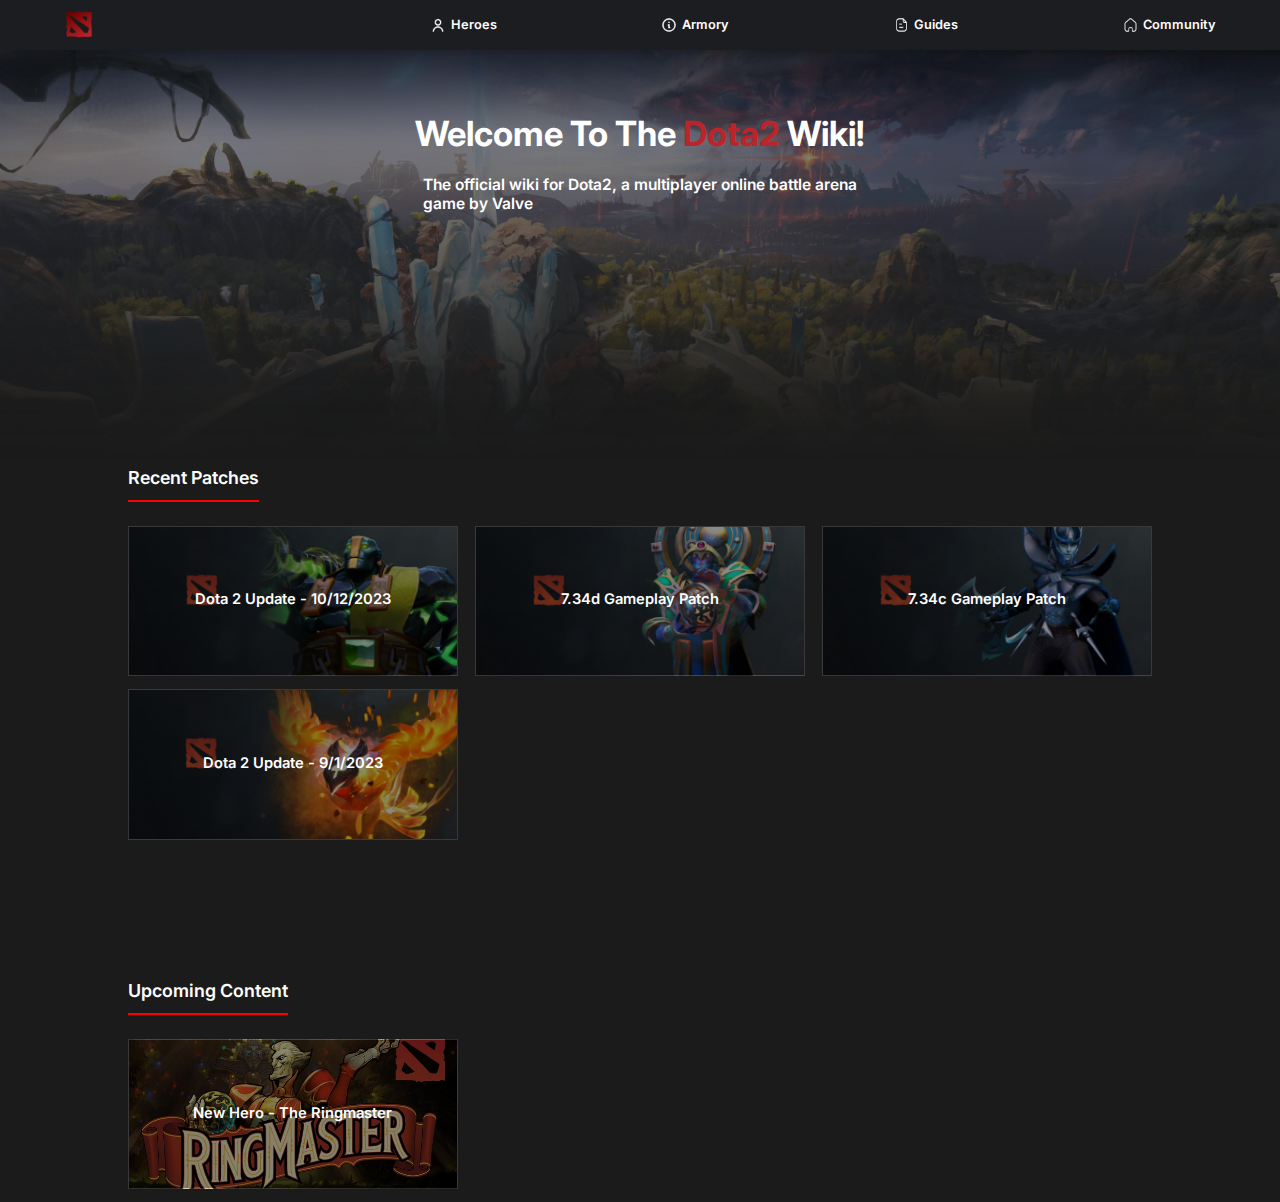
==== website/index.html @ db9355f2 "Comments + animations" ====
<!DOCTYPE html>
<html>
<head>
    <title>Dota2 Wiki</title>
    <link rel="stylesheet" href="style.css" type="text/css">
    <meta name="viewport" content="width=device-width,initial-scale=1.0">
</head>
<body>

    <!-- Top Nav bar -->
    <header>
        <a href = "./index.html" class = logo><img src="assets/icons/dota2_logo.png", class = logo></a>
       <input type="checkbox" id = "nav-toggle" class = "nav-toggle">
        <nav>
            <ul>
                <li><img src="assets/icons/user_icon.png" class = imga><a href = "./heroes.html">Heroes</a></li>
                <li><img src="assets/icons/info_icon.png" class = imga><a href = "#">Armory</a></li>
                <li><img src="assets/icons/paper_icon.png" class = imga><a href = "#">Guides</a></li>
                <li><img src="assets/icons/home_icon.png" class = imga><a href = "#">Community</a></li>
            </ul>
        </nav>
        <label for="nav-toggle" class = "nav-toggle-label">
            <img src="assets/icons/hamburger_icon.png">
        </label>
    </header>

    <main>
        <!-- Dashboard area. Contains background image and introductory text -->
        <section class = "dashboard">
            <img src="assets/background/radiant_dire.png" class = "home-background-img"/> 
            <label class = "title">Welcome To The <span style="color: #BB242A;">Dota2</span> Wiki!</label>
            <label class = "subtitle">The official wiki for Dota2, a multiplayer online battle arena<br/>game by Valve</label>
        </section>

        <section class = "recent-patches">
            <label class = "home-heading">Recent Patches</label>
            <!-- Section for the recent patches post -->
            <!-- Each post will contain a title on a faded thumbnail -->
            <div class = "content-area">
                <div class = "home-post" style="background-image: linear-gradient(rgba(0, 0, 0, 0.46), rgba(0, 0, 0, 0.46)), url(./assets/thumbnails/update_1310.png);">
                    <label>Dota 2 Update - 10/12/2023</label>
                </div>
                <div class = "home-post" style="background-image: linear-gradient(rgba(0, 0, 0, 0.46), rgba(0, 0, 0, 0.46)), url(./assets/thumbnails/7_34d.png);">
                    <label>7.34d Gameplay Patch</label>
                </div>
                <div class = "home-post" style="background-image: linear-gradient(rgba(0, 0, 0, 0.46), rgba(0, 0, 0, 0.46)), url(./assets/thumbnails/7_34c.png);">
                    <label>7.34c Gameplay Patch</label>
                </div>
                <div class = "home-post" style="background-image: linear-gradient(rgba(0, 0, 0, 0.46), rgba(0, 0, 0, 0.46)), url(./assets/thumbnails/update_0109.png);">
                    <label>Dota 2 Update - 9/1/2023</label>
                </div>
            </div>
        </section>

        <section class = "upcoming-content">
            <!-- Section for upcoming content posts -->
            <label class = "home-heading">Upcoming Content</label>
            <div class = "content-area">
                <a href = "https://www.youtube.com/watch?v=n2xN0y8Z1Mo"  class = "home-post" style="background-image: linear-gradient(rgba(0, 0, 0, 0.46), rgba(0, 0, 0, 0.46)), url(./assets/thumbnails/ringmaster.jpg);">
                    
                    <label>New Hero - The Ringmaster</label>
                </a>
            </div>
        </section>


    </main>
</body>
</html>
---- website/style.css ----
@import url('https://fonts.googleapis.com/css2?family=Inter:wght@100;200;300;400;500;600;700;800;900&display=swap');

:root{
    --phone: 700px;
}
body{
    font-family: 'Inter', sans-serif;
    background: #1B1B1B;
    

}

header{
    top:0;
    left:0;
    background-color: #1C1D21;
    font-weight:600;
    font-size: 1vw;
    height:3.9vw;
    text-align: center;
    color:white;
    position: fixed;
    z-index: 99;
    width: 100%;
    display: flex;
    align-items: center;
    justify-content: center;
}

.logo{
    top:0;
    height: 100%;
}



nav{
    position: absolute;
    text-align: left;
    top: 100%;
    width: 100%;
    left: 0;
    background-color: #1C1D21;
    display: none;
}

nav ul{
    margin: 0;
    padding: 0;
    list-style: none;
}

nav li{
    margin-bottom: 1em;
    margin-left: 1em;
}
nav a:hover {
    border-bottom: 3px solid red;
}

nav a.active {
    border-bottom: 3px solid red;
}
  
nav a{
    text-decoration: none;
    color: white;
    opacity: 0.8;
}

.nav-toggle:checked ~ nav {
    display: block;
}

.nav-toggle{
    display: none;
}

.nav-toggle-label{
    position: absolute;
    left: 0;
    top:0;
    margin-left: 1em;
    height: 100%;
    display: flex;
    align-items: center;
    
}

.nav-toggle-label img{
    height: 25%;
}

nav li{
    display: flex;
    align-items: center;
}

.imga{
    margin-right: 5px;
    height: 1.2vw;
}

@media screen and (min-width: 700px){
    .nav-toggle-label{
        display: none;
    }

    header{
        display: grid;
        grid-template-columns:4% auto 25% 1fr 5%;
        grid-template-rows:100%;
    }

    .logo{
        grid-column: 2/3;
    }

    nav{
        all: unset;
        grid-column: 4/5;
    }

    nav ul {
        display: flex;
        justify-content: space-between;
        align-items: center;
        height: 100%;
    }

    nav li{
        margin-bottom: 0;
        margin-left: 0;
    }

    nav a{
        opacity: 1;
    }


    
}

.dashboard{
    position: relative;
}
.home-background-img{
    position: relative;
    width: 100%;
    z-index: -99;
    mask-image: linear-gradient( rgba(27, 27, 27, 0.6) 0%, rgba(27, 27, 27, 0) 100%);
    -webkit-mask-image: linear-gradient( rgba(27, 27, 27, 0.6) 0%, rgba(27, 27, 27, 0) 100%);
}

.title{
    font-size: 40px;
    font-size: 2.7vw;
    font-weight: 700;
    color: white;
    text-align:center;
    position: absolute;
    top:15%;
    right:50%;
    transform:translateX(50%);
}

.subtitle{
    font-size: 18px;
    font-size: 1.215vw;
    font-weight: 600;
    color: white;
    text-align:left;
    position: absolute;
    top:30%;
    right:50%;
    transform:translateX(50%);
}

main{
    position: absolute;
    width: 100%;
    height: auto;
    top: 3.9vw;
    left: 0px;
    right: 0px;
}

.home-heading{
    font-size: 1.4vw;
    color: white;
    font-weight: 600;
    margin-left: 10%;
    padding-bottom:calc(1vw - 0.06510vw);
    border-bottom: 0.1953vw solid red;
    margin-bottom: 1vw;

}

.content-area{
    position: relative;
    width: 80%;
    margin-top: calc(3vw - 0.06510vw);
    margin-left: 10%;
    display: flex;
    justify-content: space-between;
    flex-wrap: wrap;
}

.home-post{
    position: relative;
    width: 32%;
    border: 1px solid rgba(128, 128, 128, 0.3) ;
    margin-bottom: 1vw;
    background-size: cover; 
    background-repeat: no-repeat;
    background-position: center center; 
    padding-top: 14.5%;
    color: white;
    display: flex;
    justify-content: center;
    align-items: center;
}
@media screen and (max-width: 700px){
    .home-post{
        width: 48%;
        padding-top: 21.8%;
    }
}

.home-post label{
    position: absolute; 
    bottom:45% ;
    font-size: 1.15vw;
    font-weight: 600;
}

.upcoming-content{
    margin-top: 10%;
}

.other-background-img{
    position: relative;
    width: 100%;
    z-index: -99;
    mask-image: linear-gradient(rgba(0,0,0,0.3) 0%,rgba(0,0,0,0) 100%);
    -webkit-mask-image: linear-gradient(rgba(0,0,0,0.3) 0%,rgba(0,0,0,0) 100%);
}

.other-dashboard{
    position: relative;
    width: 100%;
}

.side-small-title{
    font-size: 40px;
    font-size: 1.8vw;
    font-weight: 600;
    color: white;
    text-align:center;
    position: absolute;
    top:25%;
    left:10%;
}

.side-small-subtitle{
    font-size: 40px;
    font-size: 1.215vw;
    font-weight: 600;
    color: white;
    text-align:left;
    position: absolute;
    top: 55%;
    left:10%;
    width: 55%;
}
.attribute-button{
    width: auto;
    height: auto;
    background: none;
    border-radius: 10px;
    border-width: 0.12vw;
    border-style: solid;
    padding-left: 1vw;
    padding-right: 1vw;
    padding-top: 0.5vw;
    padding-bottom: 0.5vw;
    display: flex;
    align-items: center;
}

.attribute-button:hover{
    background: #FFFFFF14;
}

.attribute-button.active{
    background: #FFFFFF14;
}

.attribute-button img{
    margin-right: 0.455vw;
    width: 2vw;
}

.attribute-label{
    text-align: center;
    font-weight: 400;
    font-size: 1.17vw;
}

.heroes-area{
    position: relative;
    width: 80%;
    margin-top: 1vw;
    margin-left: 10%;
    display: grid;
    column-gap: 2%;
    row-gap: 1vw;
    grid-template-columns: repeat(6, auto);

}

.heroes{
    display: none;
    position: relative;
    width: 100%;
    margin-bottom: 1vw;
    background-size: cover; 
    background-repeat: no-repeat;
    background-position: center center; 
    padding-top: 56.36%;
    transition: transform .3s;
    color: white;
    font-weight: 500;
    font-size: 0.85vw;
}

.heroes:hover {
    transform: scale(1.13); 
    z-index: 99;
  }

.heroes label{
    position: absolute;
    bottom: 1%;
}

.show-heroes{
    display: flex;
    justify-content: center;
}

.hero-main{
    margin-top: 4vw;
    margin-left: 15%;
    width: 70%;
}

.stat-area{
    display:flex; 
    justify-content:space-between; 
    width:100%;
}

.right-container{   
    width: 28%;
    border: 0.12vw solid #D9D9D9;
    padding: 0;
    border-radius: 10px;
    margin-left: auto;
    height: max-content;
}

.right-container img{
    width: 100%;
    padding-top: 1vw;
    padding-bottom: 2vw;
}

.inner-area-bottom{
    width: calc(100%-0.12vw);
    border-top: 0.12vw solid #D9D9D9;
    border-bottom-left-radius: 10px;
    border-bottom-right-radius: 10px;
    background-color: #272727;
    display: flex;
    padding-bottom: 1vw;
}

.flex-column{
    display: flex;
    flex-direction: column;
}

.flex-row{
    display: flex;
    justify-content: space-between;
}

.stat-column{
    display: flex;
    justify-content: space-between;
    flex-direction: column;
    width: 65%;
}

.medium-24{
    margin-top: 1.3vw;
    margin-left: 1.4vw;
    color: #838383;
    font-size: 0.87vw;
    font-style: normal;
    font-weight: 500;
    line-height: normal;
}

.hero-title{
    color: white;
    font-size: 1.8vw;
    font-style: normal;
    font-weight: 600;
    line-height: normal;
}

.roles-container{
    background: none;
    border-radius: 16px;
    border-width: 0.12vw;
    border-style: solid;
    padding-left: 1vw;
    padding-right: 1vw;
    padding-top: 0.5vw;
    padding-bottom: 0.5vw;
    display: flex;
    align-items: center;
    margin-left: 1%;
}


.roles-container label{
    text-align: center;
    font-weight: 400;
    font-size: 0.8vw;
}

.full-container{   
    width: 100%;
    border: 0.12vw solid #D9D9D9;
    padding: 0;
    border-radius: 10px;
    margin-left: auto;
}

.inner-area-top{
    width: calc(100%-0.12vw);
    border-bottom: 0.12vw solid #D9D9D9;
    border-top-left-radius: 10px;
    border-top-right-radius: 10px;
    background-color: #272727;
    display: flex;
    padding-top: 0.9vw;
    padding-bottom: 0.9vw;
}

.inner-area-title{
    margin-left: 1vw;
    font-size: 1.1vw;
    color: white;
    font-weight: 600;
    font-style: normal;
    line-height: normal;
}

.hero-description{
    width: 100%;
    margin-top: 2vw;
    color: white;
    width: 100%;
    font-size: 1vw;
    font-style: normal;
    font-weight: 500;
    line-height: normal;
}

.attribute-row{
    margin-top: 0.8vw;
    margin-bottom: 0.8vw;
    display: flex;
    justify-content: space-around;
}

.attribute-column{
    display: flex;
    justify-content: center;
    align-items: center;
    flex-direction: column;
}
.attribute-img{
    width: 2.1vw;
    margin-bottom: 0.5vw;
}

.attribute-column label{
    color: white;
    font-size: 1vw;
}

.level-row{
    margin-left: 1vw;
    margin-top: 1vw;
    display: flex;
    width: 38%;
    justify-content: space-between;
}

.level-row label{
    font-size: 1.1vw;
    color: #9A9A9A;
}

.levelStat-row{
    margin-top: 1.2vw;
    margin-bottom: 1.2vw;
    display: flex;
    justify-content: space-around;
}

.img-text{
    display: flex;
    align-items: center;
}

.img-text label{
    font-size: 0.9vw;
    color: white;
    text-wrap: nowrap;
    font-weight: 600;
}

.img-text img{
    height: 1.6vw;
}

.skill-row{
    display: flex;
    width: 100%;
    height: max-content;
}

.skill-name{
    display: flex;
    height: auto;
    width: 25%;
    align-items: center;
    border-right: 0.12vw solid #D9D9D9;
}

.skill-name img{
    width: 20%;
    margin-right: 8%;
    margin-left: 15%;
    
}

.skill-name label{
    color: white;
    font-weight: 600;
    height: fit-content;
    font-size: 1.13vw;
}

.skill-description{
    display: flex;
    flex-direction: column;
    width: 75%;
    padding-top: 2vw;
    padding-bottom: 2vw;
}

.skill-description-title{
    color: white;
    font-weight: 500;
    font-size: 1.03vw;
    margin-left: 1vw;
    margin-right: 1vw;
    margin-bottom: 1vw;
}

.skill-description-detail{
    color: #8D8D8D;
    font-weight: 500;
    font-size: 0.95vw;
    margin-left: 1vw;
    margin-right: 1vw;
}

.skill-top-border{
    border-top: 0.12vw solid #D9D9D9
}
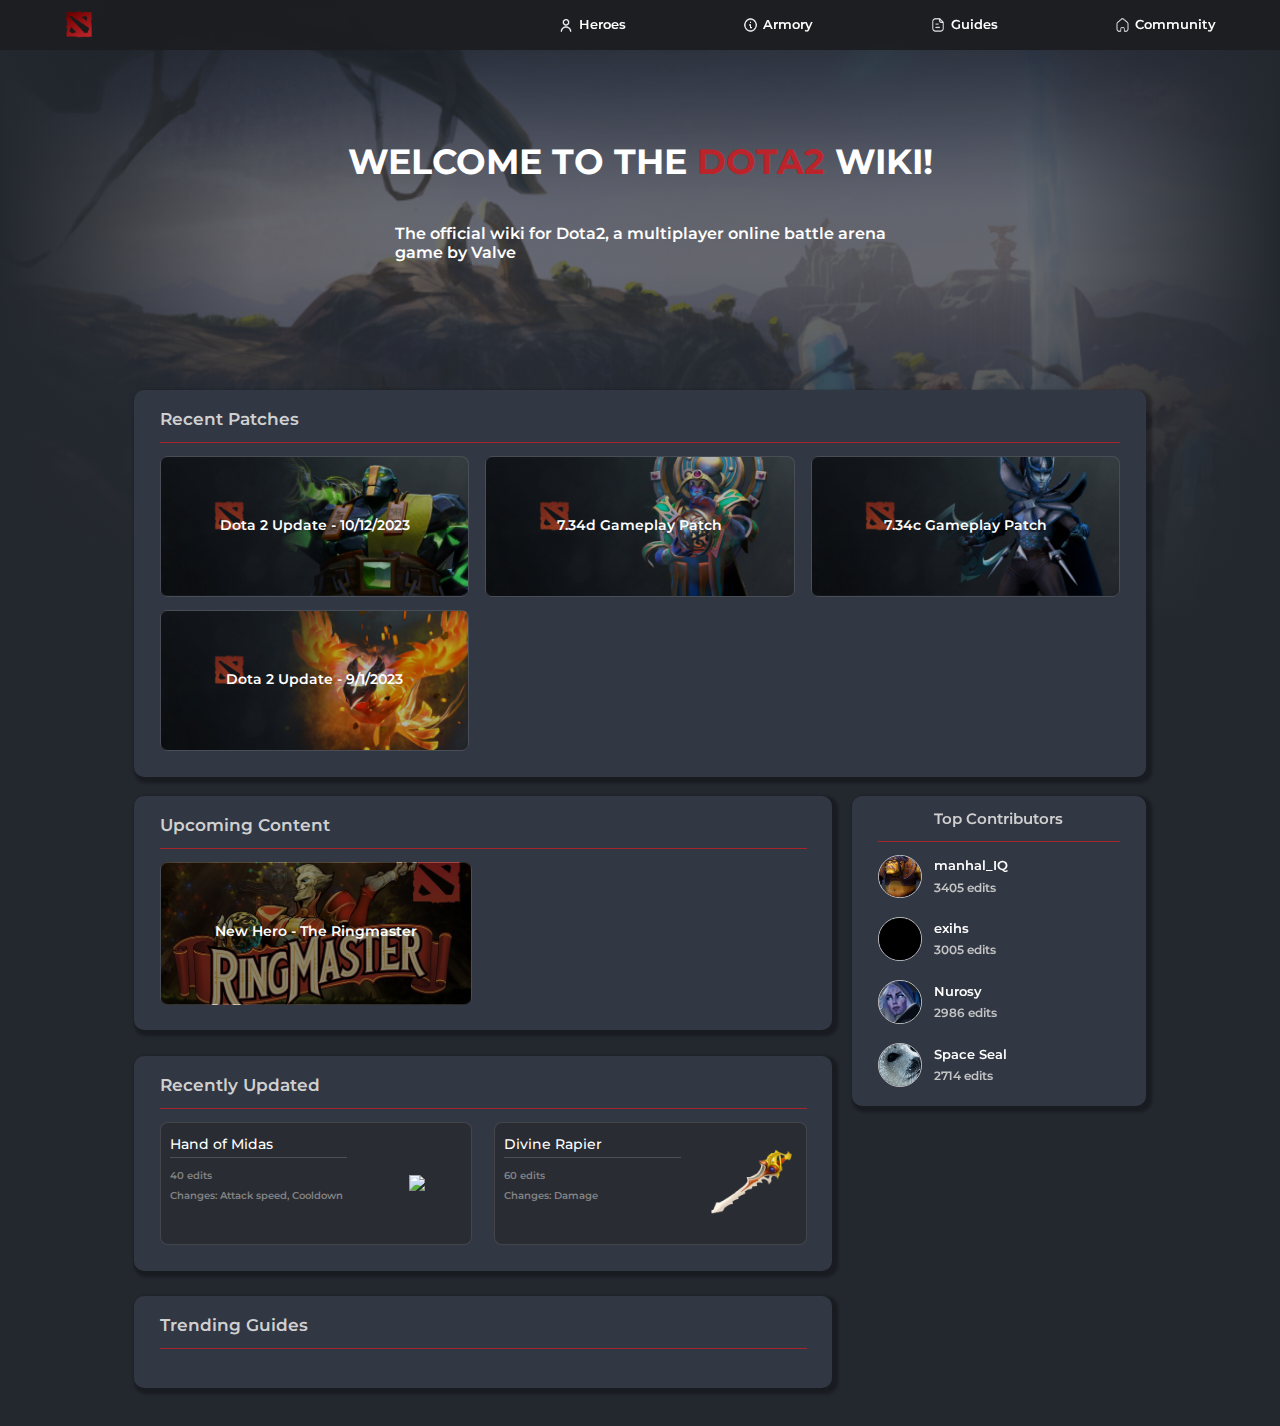
==== commit e6c7f800: "Huge redesign" ====
--- a/website/index.html
+++ b/website/index.html
@@ -6,7 +6,7 @@
     <link rel="stylesheet" href="style.css" type="text/css">
     <meta name="viewport" content="width=device-width,initial-scale=1.0">
 </head>
-<body>
+<body class = "home-body">
 
     <!-- Top Nav bar -->
     <header>
@@ -16,7 +16,7 @@
             <ul>
                 <li><img src="assets/icons/user_icon.png" class = imga><a href = "./heroes.html">Heroes</a></li>
                 <li><img src="assets/icons/info_icon.png" class = imga><a href = "#">Armory</a></li>
-                <li><img src="assets/icons/paper_icon.png" class = imga><a href = "#">Guides</a></li>
+                <li><img src="assets/icons/paper_icon.png" class = imga><a href = "./guides.html">Guides</a></li>
                 <li><img src="assets/icons/home_icon.png" class = imga><a href = "#">Community</a></li>
             </ul>
         </nav>
@@ -28,39 +28,130 @@
     <main>
         <!-- Dashboard area. Contains background image and introductory text -->
         <section class = "dashboard">
-            <img src="assets/background/radiant_dire.png" class = "home-background-img"/> 
             <label class = "title">Welcome To The <span style="color: #BB242A;">Dota2</span> Wiki!</label>
             <label class = "subtitle">The official wiki for Dota2, a multiplayer online battle arena<br/>game by Valve</label>
         </section>
 
-        <section class = "recent-patches">
+        <section class = "home-content">
             <label class = "home-heading">Recent Patches</label>
+            <div class = "red-line"></div>
             <!-- Section for the recent patches post -->
             <!-- Each post will contain a title on a faded thumbnail -->
             <div class = "content-area">
-                <div class = "home-post" style="background-image: linear-gradient(rgba(0, 0, 0, 0.46), rgba(0, 0, 0, 0.46)), url(./assets/thumbnails/update_1310.png);">
+                <div class = "home-post" style="background-image: linear-gradient(rgba(0, 0, 0, 0.3), rgba(0, 0, 0, 0.3)), url(./assets/thumbnails/update_1310.png);">
                     <label>Dota 2 Update - 10/12/2023</label>
                 </div>
-                <div class = "home-post" style="background-image: linear-gradient(rgba(0, 0, 0, 0.46), rgba(0, 0, 0, 0.46)), url(./assets/thumbnails/7_34d.png);">
+                <div class = "home-post" style="background-image: linear-gradient(rgba(0, 0, 0, 0.3), rgba(0, 0, 0, 0.3)), url(./assets/thumbnails/7_34d.png);">
                     <label>7.34d Gameplay Patch</label>
                 </div>
-                <div class = "home-post" style="background-image: linear-gradient(rgba(0, 0, 0, 0.46), rgba(0, 0, 0, 0.46)), url(./assets/thumbnails/7_34c.png);">
+                <div class = "home-post" style="background-image: linear-gradient(rgba(0, 0, 0, 0.3), rgba(0, 0, 0, 0.3)), url(./assets/thumbnails/7_34c.png);">
                     <label>7.34c Gameplay Patch</label>
                 </div>
-                <div class = "home-post" style="background-image: linear-gradient(rgba(0, 0, 0, 0.46), rgba(0, 0, 0, 0.46)), url(./assets/thumbnails/update_0109.png);">
+                <div class = "home-post" style="background-image: linear-gradient(rgba(0, 0, 0, 0.3), rgba(0, 0, 0, 0.3)), url(./assets/thumbnails/update_0109.png);">
                     <label>Dota 2 Update - 9/1/2023</label>
                 </div>
             </div>
         </section>
 
-        <section class = "upcoming-content">
-            <!-- Section for upcoming content posts -->
-            <label class = "home-heading">Upcoming Content</label>
-            <div class = "content-area">
-                <a href = "https://www.youtube.com/watch?v=n2xN0y8Z1Mo"  class = "home-post" style="background-image: linear-gradient(rgba(0, 0, 0, 0.46), rgba(0, 0, 0, 0.46)), url(./assets/thumbnails/ringmaster.jpg);">
-                    
-                    <label>New Hero - The Ringmaster</label>
-                </a>
+        <section class = "other-content-area">
+            <div class = "other-content-main" >
+                <div class = "other-content" >
+                    <!-- Section for upcoming content posts -->
+                    <label class = "home-heading">Upcoming Content</label>
+                    <div class = "red-line"></div>
+                    <div class = "content-area">
+                        <a href = "https://www.youtube.com/watch?v=n2xN0y8Z1Mo"  class = "home-post home-post-small" style="background-image: linear-gradient(rgba(0, 0, 0, 0.46), rgba(0, 0, 0, 0.46)), url(./assets/thumbnails/ringmaster.jpg);">
+                            <label>New Hero - The Ringmaster</label>
+                        </a>
+                    </div>
+                </div>
+
+                <div class = "other-content">
+                    <label class = "home-heading">Recently Updated</label>
+                    <div class = "red-line"></div>
+                    <div class = "content-area">
+                        <div class = "recently-updated-background">
+                            <div class = "left-text">
+                                <label class = "recently-updated-title">Hand of Midas</label>
+                                <div class = "recently-updated-line"></div>
+                                <label class = "recently-updated-details">40 edits</label>
+                                <label class = "recently-updated-details">Changes: Attack speed, Cooldown</label>
+                            </div>
+                            <div class = "right-img">
+                                <img src="./assets/items/Hand_of_midas.png">
+                            </div> 
+                        </div>
+
+                        <div class = "recently-updated-background">
+                            <div class = "left-text">
+                                <label class = "recently-updated-title">Divine Rapier</label>
+                                <div class = "recently-updated-line"></div>
+                                <label class = "recently-updated-details">60 edits</label>
+                                <label class = "recently-updated-details">Changes: Damage</label>
+                            </div>
+                            <div class = "right-img">
+                                <img src="./assets/items/divine_rapier.png">
+                            </div> 
+                        </div>
+
+                        
+                    </div>
+                </div>
+
+                <div class = "other-content">
+                    <label class = "home-heading">Trending Guides</label>
+                    <div class = "red-line" style = "margin-bottom:2vw;"></div>
+                    <div class = "flex-column">
+                       
+                    </div>
+                </div>
+            </div>
+
+            <div class = "other-content-side" >
+                <div class = "contributor-title">Top Contributors</div>
+                <div class = "red-line"></div>
+                <div class = "flex-column contributor-list">
+                    <div class="contributor-container">
+                        <div class = "top-contributor-img">
+                            <img src="./assets/potraits/manhal_IQ_avatar.png">
+                        </div>
+                        <div class = "flex-column", style="justify-content: space-around;">
+                            <label class = "contributor-name">manhal_IQ</label>
+                            <label class = "contributor-edits">3405 edits</label>
+                        </div>
+                    </div>
+
+                    <div class="contributor-container">
+                        <div class = "top-contributor-img">
+                            <img src="./assets/potraits/exihs_avatar.png">
+                        </div>
+                        <div class = "flex-column", style="justify-content: space-around;">
+                            <label class = "contributor-name">exihs</label>
+                            <label class = "contributor-edits">3005 edits</label>
+                        </div>
+                    </div>
+
+                    <div class="contributor-container">
+                        <div class = "top-contributor-img">
+                            <img src="./assets/potraits/nurosy_avatar.png">
+                        </div>
+                        <div class = "flex-column", style="justify-content: space-around;">
+                            <label class = "contributor-name">Nurosy</label>
+                            <label class = "contributor-edits">2986 edits</label>
+                        </div>
+                    </div>
+
+                    <div class="contributor-container">
+                        <div class = "top-contributor-img">
+                            <img src="./assets/potraits/space_seal_avatar.png">
+                        </div>
+                        <div class = "flex-column", style="justify-content: space-around;">
+                            <label class = "contributor-name">Space Seal</label>
+                            <label class = "contributor-edits">2714 edits</label>
+                        </div>
+                    </div>
+                </div>  
+                
             </div>
         </section>
 
--- a/website/style.css
+++ b/website/style.css
@@ -1,26 +1,50 @@
 @import url('https://fonts.googleapis.com/css2?family=Inter:wght@100;200;300;400;500;600;700;800;900&display=swap');
+@import url('https://fonts.googleapis.com/css2?family=Montserrat:ital,wght@0,100;0,200;0,300;0,400;0,500;0,600;0,700;0,800;0,900;1,100;1,200;1,300;1,400;1,500;1,600;1,700;1,800;1,900&display=swap');
+@import url('https://fonts.googleapis.com/css2?family=Anuphan:wght@100;200;300;400;500;600;700&display=swap');
 
 :root{
     --phone: 700px;
-}
+    --home-bg-r: 35;
+    --home-bg-g: 39;
+    --home-bg-b: 46;
+    --post-bg: #323744;
+    --home-shadow: 3px 3px 3px 3px rgba(0,0,0,0.3);
+}
+
 body{
-    font-family: 'Inter', sans-serif;
-    background: #1B1B1B;
+    font-family: 'Montserrat', sans-serif;
+    background: rgb(var(--home-bg-r), var(--home-bg-g), var(--home-bg-b));
     
 
 }
 
+.home-body{
+    background-image:  linear-gradient( rgba(var(--home-bg-r), var(--home-bg-g), var(--home-bg-b), 0.3) 30%, rgba(var(--home-bg-r), var(--home-bg-g), var(--home-bg-b), 1) 70%),   
+    linear-gradient(90deg, rgba(var(--home-bg-r), var(--home-bg-g), var(--home-bg-b), 0.3) 80%, rgba(var(--home-bg-r), var(--home-bg-g), var(--home-bg-b), 1) 100%),
+    linear-gradient(270deg, rgba(var(--home-bg-r), var(--home-bg-g), var(--home-bg-b), 0.3) 80%, rgba(var(--home-bg-r), var(--home-bg-g), var(--home-bg-b), 1) 100%),
+    url(./assets/background/radiant_dire.png);
+    position: relative;
+    display: flex;
+    background-attachment: fixed;
+    background-size: cover;
+    background-repeat: no-repeat;
+}
+
+.hero-body{
+    background-repeat: no-repeat;
+    background-attachment: fixed;
+}
 header{
     top:0;
     left:0;
-    background-color: #1C1D21;
+    background-color: #1C1D21F2;
     font-weight:600;
-    font-size: 1vw;
-    height:3.9vw;
+    font-size: 3vw;
+    height:10vw;
     text-align: center;
     color:white;
     position: fixed;
-    z-index: 99;
+    z-index: 999;
     width: 100%;
     display: flex;
     align-items: center;
@@ -55,11 +79,11 @@
     margin-left: 1em;
 }
 nav a:hover {
-    border-bottom: 3px solid red;
+    border-bottom: 0.1953vw solid red;
 }
 
 nav a.active {
-    border-bottom: 3px solid red;
+    border-bottom: 0.1953vw solid red;
 }
   
 nav a{
@@ -98,17 +122,21 @@
 
 .imga{
     margin-right: 5px;
-    height: 1.2vw;
+    height: 4vw;
 }
 
 @media screen and (min-width: 700px){
+    header{
+        height: 3.9vw;
+        font-size: 1vw;
+    }
     .nav-toggle-label{
         display: none;
     }
 
     header{
         display: grid;
-        grid-template-columns:4% auto 25% 1fr 5%;
+        grid-template-columns:4% auto 35% 1fr 5%;
         grid-template-rows:100%;
     }
 
@@ -137,31 +165,34 @@
         opacity: 1;
     }
 
+    .imga{
+        height: 1.2vw;
+    }
+
 
     
 }
 
 .dashboard{
+    /*background-image:  linear-gradient( rgba(var(--home-bg-r), var(--home-bg-g), var(--home-bg-b), 0.6) 0%, rgba(var(--home-bg-r), var(--home-bg-g), var(--home-bg-b), 1) 90%),   url(./assets/background/radiant_dire.png);*/
     position: relative;
-}
-.home-background-img{
-    position: relative;
-    width: 100%;
-    z-index: -99;
-    mask-image: linear-gradient( rgba(27, 27, 27, 0.6) 0%, rgba(27, 27, 27, 0) 100%);
-    -webkit-mask-image: linear-gradient( rgba(27, 27, 27, 0.6) 0%, rgba(27, 27, 27, 0) 100%);
-}
+    width: 100%;
+    padding-top: 26.29%;
+    display: flex;
+    justify-content: center;
+    background-repeat: no-repeat;
+    background-size: cover;
+}
+
 
 .title{
     font-size: 40px;
     font-size: 2.7vw;
     font-weight: 700;
     color: white;
-    text-align:center;
     position: absolute;
-    top:15%;
-    right:50%;
-    transform:translateX(50%);
+    top:25%;
+    text-transform:uppercase;
 }
 
 .subtitle{
@@ -171,9 +202,7 @@
     color: white;
     text-align:left;
     position: absolute;
-    top:30%;
-    right:50%;
-    transform:translateX(50%);
+    top:50%;
 }
 
 main{
@@ -186,21 +215,37 @@
 }
 
 .home-heading{
-    font-size: 1.4vw;
-    color: white;
-    font-weight: 600;
+    font-size: 1.3vw;
+    color: #D0D0D0;
+    font-weight: 600;
+    margin-left: 2vw;
+
+}
+
+.home-content{
+    background-color: var(--post-bg);
     margin-left: 10%;
-    padding-bottom:calc(1vw - 0.06510vw);
-    border-bottom: 0.1953vw solid red;
+    width: 80%;
+    padding-top: 1.5vw;
+    padding-bottom: 1vw;
+    border-radius: 10px;
+    margin-bottom: 0vw;
+    box-shadow: var(--home-shadow)
+}
+
+.red-line{
+    margin-top: 1vw;
     margin-bottom: 1vw;
-
+    margin-right: 2vw;
+    margin-left: 2vw;
+    height: 0.09vw;
+    background: #A5252B;
 }
 
 .content-area{
     position: relative;
-    width: 80%;
-    margin-top: calc(3vw - 0.06510vw);
-    margin-left: 10%;
+    margin-right: 2vw;
+    margin-left: 2vw;
     display: flex;
     justify-content: space-between;
     flex-wrap: wrap;
@@ -219,23 +264,29 @@
     display: flex;
     justify-content: center;
     align-items: center;
-}
-@media screen and (max-width: 700px){
-    .home-post{
-        width: 48%;
-        padding-top: 21.8%;
-    }
+    border-radius: 8px;
+    transition: transform .3s;
+}
+
+.home-post:hover {
+transform: scale(1.05); 
+z-index: 99;
+}
+
+.home-post-small{
+    width: 48%;
+    padding-top: 21.75%;
 }
 
 .home-post label{
     position: absolute; 
     bottom:45% ;
-    font-size: 1.15vw;
-    font-weight: 600;
-}
-
-.upcoming-content{
-    margin-top: 10%;
+    font-size: 1.09vw;
+    font-weight: 600;
+}
+
+.recently-updated{
+    width: 100%;
 }
 
 .other-background-img{
@@ -245,10 +296,184 @@
     mask-image: linear-gradient(rgba(0,0,0,0.3) 0%,rgba(0,0,0,0) 100%);
     -webkit-mask-image: linear-gradient(rgba(0,0,0,0.3) 0%,rgba(0,0,0,0) 100%);
 }
+.other-content-area{
+    margin-left: 10%;
+    width: 80%;
+    padding-top: 1.5vw;
+    padding-bottom: 1vw;
+    display: flex;
+    justify-content: space-between;
+}
+
+.other-content{
+    position: relative;
+    background-color: var(--post-bg);
+    width: 100%;
+    padding-top: 1.5vw;
+    padding-bottom: 1vw;
+    border-radius: 10px;
+    margin-bottom: 2vw;
+    box-shadow: var(--home-shadow)
+}
+
+.other-content-main{
+    width: 69%;
+    display: flex;
+    flex-direction: column;
+}
+
+.other-content-side{
+    width: 29%;
+    border-radius: 10px;
+    background-color: var(--post-bg);
+    position: sticky;
+    height: fit-content;
+    top:5vw;
+    box-shadow: var(--home-shadow)
+}
+
+.recently-updated-title{
+    margin-left: 0.7vw;
+    font-size: 1.1vw;
+    font-weight: 500;
+}
+
+.recently-updated-background{
+    position: relative;
+    width: 48%;
+    padding-top: 18.75%;
+    border: 1px solid rgba(128, 128, 128, 0.3) ;
+    margin-bottom: 1vw;
+    color: white;
+    border-radius: 8px;
+    background-color: rgba(27, 27, 27, 0.4);
+    height:100%;
+    transition: transform .3s;
+}
+
+.recently-updated-background:hover {
+transform: scale(1.05); 
+z-index: 99;
+}
+
+.left-text{
+    display: flex; 
+    width: 60%; 
+    height: 80%;
+    flex-direction: column;
+    position: absolute;
+    top: 10%;
+    bottom: 10%;
+}
+
+.recently-updated-line{
+    margin-left: 0.7vw;
+    margin-top: 0.3vw;
+    height: 0.05vw;
+    background: rgba(166, 165, 165, 0.3);
+    margin-bottom: 0.8vw;
+}
+
+.recently-updated-details{
+    margin-left: 0.7vw;
+    font-size: 0.8vw;
+    font-weight: 600;
+    color: #838383;
+    margin-bottom: 0.4vw;
+    line-height: 1.5;
+}
+
+.right-img{
+    width: 35%;
+    position: absolute;
+    top: 0%;
+    right: 0%;
+    display: flex;
+    align-items: center;
+    justify-content: center;
+    height: 100%;
+}
+
+.right-img img{
+    max-width: 80%;
+    max-height: 80%;
+}
+
+.contributor-container{
+    display: flex;
+    margin-bottom: 1.5vw;
+}
+.contributor-title{
+    font-size: 1.2vw;
+    color: #D0D0D0;
+    font-weight: 600;
+    margin-left: 2vw;
+    width: auto; 
+    text-align: center;
+    margin-left: 0; 
+    margin-top: 1vw;
+
+}
+
+.contributor-list{
+    margin-right: 2vw;
+    margin-left: 2vw;
+}
+
+
+
+.top-contributor{
+    display: flex;
+    align-items: center;
+    justify-content: space-between;
+}
+
+.top-contributor-img{
+    border-radius: 50%;
+    width: 3.25vw;
+    border: 0.05vw solid #C4C4C4;
+    height:3.25vw;
+    overflow: hidden;
+    display: flex;
+    align-items: center;
+    justify-content: center;
+}
+
+.top-contributor-img img{
+    width: 180%;
+}
+
+.contributor-name{
+    font-size: 1vw;
+    color: white;
+    font-weight: 600;
+    text-align: center;
+    margin-left: 1vw;
+}
+
+.contributor-name{
+    font-size: 1vw;
+    color: white;
+    font-weight: 600;
+    text-align: left;
+    margin-left: 1vw;
+}
+
+.contributor-edits{
+    font-size: 0.9vw;
+    color: #C4C4C4;
+    font-weight: 600;
+    margin-left: 1vw;
+}
+
+
+@media screen and (max-width: 700px){
+}
 
 .other-dashboard{
     position: relative;
     width: 100%;
+    height: fit-content;
 }
 
 .side-small-title{
@@ -259,19 +484,43 @@
     text-align:center;
     position: absolute;
     top:25%;
-    left:10%;
+    left:12.5%;
 }
 
 .side-small-subtitle{
     font-size: 40px;
-    font-size: 1.215vw;
+    font-size: 1.2vw;
     font-weight: 600;
     color: white;
     text-align:left;
     position: absolute;
     top: 55%;
-    left:10%;
+    left:12.5%;
     width: 55%;
+}
+
+.filter-area{
+    width: 75%;
+    margin-top: calc(3vw - 0.06510vw);
+    margin-left: 12.5%;
+    display: flex;
+    justify-content: space-between;
+    flex-wrap: wrap;
+}
+
+.role-filter-area{
+    width: 75%;
+    margin-top: calc(3vw - 0.06510vw);
+    margin-left: 12.5%;
+    display: flex;
+    justify-content: space-between;
+    flex-wrap: wrap;
+}
+
+.attribute-button-area{
+    display: flex;
+    width: 40%;
+    justify-content: space-between;
 }
 .attribute-button{
     width: auto;
@@ -280,13 +529,53 @@
     border-radius: 10px;
     border-width: 0.12vw;
     border-style: solid;
-    padding-left: 1vw;
-    padding-right: 1vw;
+    padding-left: 0.8vw;
+    padding-right: 0.8vw;
+    padding-top: 0.4vw;
+    padding-bottom: 0.4vw;
+    display: flex;
+    align-items: center;
+}
+
+.role-button{
+    width: auto;
+    height: auto;
+    background: none;
+    border-radius: 10px;
+    border-width: 0.12vw;
+    border-style: solid;
+    padding-left: 0.9vw;
+    padding-right: 0.9vw;
     padding-top: 0.5vw;
     padding-bottom: 0.5vw;
     display: flex;
     align-items: center;
-}
+    font-size: 1.1vw;
+}
+
+.role-button.active{
+    background: #FFFFFF26;
+}
+
+.role-button:hover{
+    background: #FFFFFF26;
+}
+
+#search-bar{
+    width: 40%;
+    height: 100%;
+    background: none;
+    background-image: url('assets/icons/search.png');
+    background-position: 0.65vw center;
+    border-radius: 7px;
+    background-size: auto 1.2vw;
+    background-repeat: no-repeat;
+    padding: 0.78vw 0 0.78vw 3%;
+    border: 0.12vw solid #ddd;
+    font-size: 1vw;
+    color: #838383;
+}
+
 
 .attribute-button:hover{
     background: #FFFFFF14;
@@ -297,21 +586,20 @@
 }
 
 .attribute-button img{
-    margin-right: 0.455vw;
-    width: 2vw;
+    width: 1.8vw;
 }
 
 .attribute-label{
     text-align: center;
     font-weight: 400;
-    font-size: 1.17vw;
+    font-size: 1.05vw;
 }
 
 .heroes-area{
     position: relative;
-    width: 80%;
+    width: 75%;
     margin-top: 1vw;
-    margin-left: 10%;
+    margin-left: 12.5%;
     display: grid;
     column-gap: 2%;
     row-gap: 1vw;
@@ -320,7 +608,6 @@
 }
 
 .heroes{
-    display: none;
     position: relative;
     width: 100%;
     margin-bottom: 1vw;
@@ -332,6 +619,7 @@
     color: white;
     font-weight: 500;
     font-size: 0.85vw;
+    justify-content: center;
 }
 
 .heroes:hover {
@@ -344,9 +632,86 @@
     bottom: 1%;
 }
 
-.show-heroes{
-    display: flex;
-    justify-content: center;
+
+@media screen and (max-width: 700px){
+    .side-small-title{
+        font-size: 4vw;
+        left:5%;
+        top:30%
+    }
+
+    .side-small-subtitle{
+        font-size: 2.4vw;
+        width: 80%;
+        left:5%;
+        top:45%;
+    }
+
+    .other-heading{
+        font-size: 3vw;
+        margin-left: 5%;
+    }
+
+    .filter-area{
+        flex-direction: column;
+        margin-left: 5%;
+        margin-top: calc(6vw - 0.0651vw);
+        margin-bottom: 2vw;
+    }
+
+    .role-filter-area{
+        width: 90%;
+        margin-left: 5%;
+        display: flex;
+        justify-content: unset;
+        flex-wrap: nowrap;
+        overflow-x: auto;
+        white-space: nowrap;
+    }
+
+    .attribute-button-area{
+        margin-bottom: 2vw;
+        width: 90%;
+    }
+
+    .role-button{
+        font-size: 2.7vw;
+        margin-right: 4vw;
+        margin-top: 1.5vw;
+        padding-left: 1.8vw;
+        padding-right: 1.8vw;   
+        padding-top: 0.8vw;
+        padding-bottom: 0.8vw;
+    }
+
+    .attribute-button{
+        padding: 1.2vw 1.5vw 1.2vw 1.5vw;
+
+    }
+
+    .attribute-button img{
+        width: 4vw;
+    }
+
+    #search-bar{
+        width: 90%;
+        font-size: 3vw;
+        padding: 1.6vw 0 1.6vw 7vw;
+        background-size: auto 3vw;
+        background-position: 2vw center;
+        margin-top: 4vw;
+    }
+
+    .heroes-area{
+        grid-template-columns: repeat(4, auto);
+        width: 90%;
+        margin-left: 5%;
+        margin-top: 3vw;
+    }
+
+    .heroes label{
+        font-size: 2vw;
+    }
 }
 
 .hero-main{
@@ -364,10 +729,9 @@
 .right-container{   
     width: 28%;
     border: 0.12vw solid #D9D9D9;
-    padding: 0;
     border-radius: 10px;
+    height: max-content;
     margin-left: auto;
-    height: max-content;
 }
 
 .right-container img{
@@ -381,9 +745,13 @@
     border-top: 0.12vw solid #D9D9D9;
     border-bottom-left-radius: 10px;
     border-bottom-right-radius: 10px;
-    background-color: #272727;
+    background-color: var(--inner-area-bg);
     display: flex;
     padding-bottom: 1vw;
+}
+
+.base-stats-spacing{
+    margin-left: 10%;
 }
 
 .flex-column{
@@ -419,6 +787,17 @@
     font-style: normal;
     font-weight: 600;
     line-height: normal;
+}
+
+.roles-row{
+    display: flex;
+    justify-content: space-between;
+    width: 55%; 
+    margin-left: auto;
+    margin-top: -1vw;
+    flex-wrap:wrap;
+    flex-direction: row-reverse;
+    
 }
 
 .roles-container{
@@ -433,6 +812,8 @@
     display: flex;
     align-items: center;
     margin-left: 1%;
+    margin-top: 1vw;
+    
 }
 
 
@@ -455,7 +836,7 @@
     border-bottom: 0.12vw solid #D9D9D9;
     border-top-left-radius: 10px;
     border-top-right-radius: 10px;
-    background-color: #272727;
+    background-color: var(--inner-area-bg);;
     display: flex;
     padding-top: 0.9vw;
     padding-bottom: 0.9vw;
@@ -508,16 +889,26 @@
     margin-left: 1vw;
     margin-top: 1vw;
     display: flex;
-    width: 38%;
+    width: 45%;
     justify-content: space-between;
 }
 
-.level-row label{
+.level-row button{
     font-size: 1.1vw;
     color: #9A9A9A;
-}
-
-.levelStat-row{
+    background: none;
+    border: none;
+}
+
+.level-row button.active{
+   border-bottom: 0.2vw solid #C8C8C8;
+}
+
+.level-row button:hover{
+    border-bottom: 0.2vw solid #C8C8C8;
+ }
+
+.level-stat-row{
     margin-top: 1.2vw;
     margin-bottom: 1.2vw;
     display: flex;
@@ -527,6 +918,7 @@
 .img-text{
     display: flex;
     align-items: center;
+    margin-bottom: 0.6vw;
 }
 
 .img-text label{
@@ -537,8 +929,10 @@
 }
 
 .img-text img{
-    height: 1.6vw;
-}
+    height: 0.9vw;
+    margin-right: 0.5vw;
+}
+
 
 .skill-row{
     display: flex;
@@ -593,6 +987,188 @@
     margin-right: 1vw;
 }
 
-.skill-top-border{
+.top-border{
     border-top: 0.12vw solid #D9D9D9
-}+}
+
+.talent-row{
+    display: flex;
+
+}
+
+.talent-level{
+    width: 40%;
+    border-right: 0.12vw solid #D9D9D9;
+    border-left: 0.12vw solid #D9D9D9;
+    text-align: center;
+    height: fit-content;
+    color: white;
+    padding-top: 1vw;
+    padding-bottom: 1vw;
+    font-weight: 600;
+    font-size: 1.13vw;
+    height: fit-content;
+}
+
+.talent-description{
+    width: 100%;
+    padding-top: 1vw;
+    padding-bottom: 1vw;
+    text-align: center;
+    color: white;
+    font-weight: 500;
+    font-size: 0.95vw;
+}
+
+
+
+@media screen and (max-width: 700px){
+
+    .stat-area{
+        flex-direction: column;
+        align-items: center;
+    }
+
+    .stat-column{
+        width: 100%;
+    }
+    
+    #hero-heading{
+        flex-direction: column;
+    }
+    .hero-title{
+        font-size: 3.5vw;
+    }
+
+    .roles-row{
+        margin-top: 1vw;
+        margin-left: unset;
+        margin-bottom: 2vw;
+    }
+
+    .roles-container{
+        padding: 1vw 1.3vw 1vw 1.3vw;
+    }
+
+    .roles-container label{
+        font-size: 1.7vw;
+    }
+
+    .hero-description{
+        font-size: 2.1vw;
+        margin-bottom: 5vw;
+    }
+
+    .inner-area-top{
+        padding-top: 1.2vw;
+        padding-bottom: 1.3vw;
+    }
+
+    .inner-area-title{
+        margin-left: 2vw;
+        font-size: 2.3vw;
+    }
+
+    .attribute-img{
+        width: 4.5vw;
+    }
+
+    .level-row button{
+        font-size: 2.1vw;
+    }
+
+    .img-text{
+        margin-bottom: 1.5vw;
+        margin-top: 1.2vw;
+    }
+
+    .img-text label{
+        font-size: 0.2vw;
+    }
+    .img-text img{
+        height: 1.7vw;
+    }
+
+    .attribute-column label{
+        font-size: 2.2vw;
+    }
+
+    .full-container{
+        margin-bottom: 5vw;
+    }
+
+    .right-container{
+        width: 100%;
+        display: flex;
+        flex-direction: column;
+        align-items: center;
+        
+        
+    }
+
+    .right-container img{
+        width: 60%;
+    }
+
+    .inner-area-bottom{
+        width: 100%;
+    }
+
+    .medium-24{
+        margin-left: 0;
+        font-size: 2vw;
+    }
+
+    .inner-area-bottom{
+        justify-content: space-around;
+    }
+
+    .base-stats-spacing{
+        margin-left: none;
+    }
+
+    .skill-name img{
+        width: 20%;
+        margin-right: 8%;
+        margin-left: 15%;
+        
+    }
+    
+    .skill-name label{
+        color: white;
+        font-weight: 600;
+        height: fit-content;
+        font-size: 2.3vw;
+    }
+
+    .skill-description-title{
+        margin-left: 2vw;
+        font-size: 2vw;
+    }
+
+    .skill-description-detail{
+        margin-left: 2vw;
+        font-size: 1.9vw;
+    }
+
+    .talent-description{
+        font-size: 2vw;
+    }
+
+    .talent-level{
+        font-size: 2.4vw;
+        height: max-content;
+    }
+
+    main{
+        top: 10vw;
+    }
+    .hero-main{
+        margin-left: 5%;
+        width: 90%;
+    }
+
+
+
+    
+}
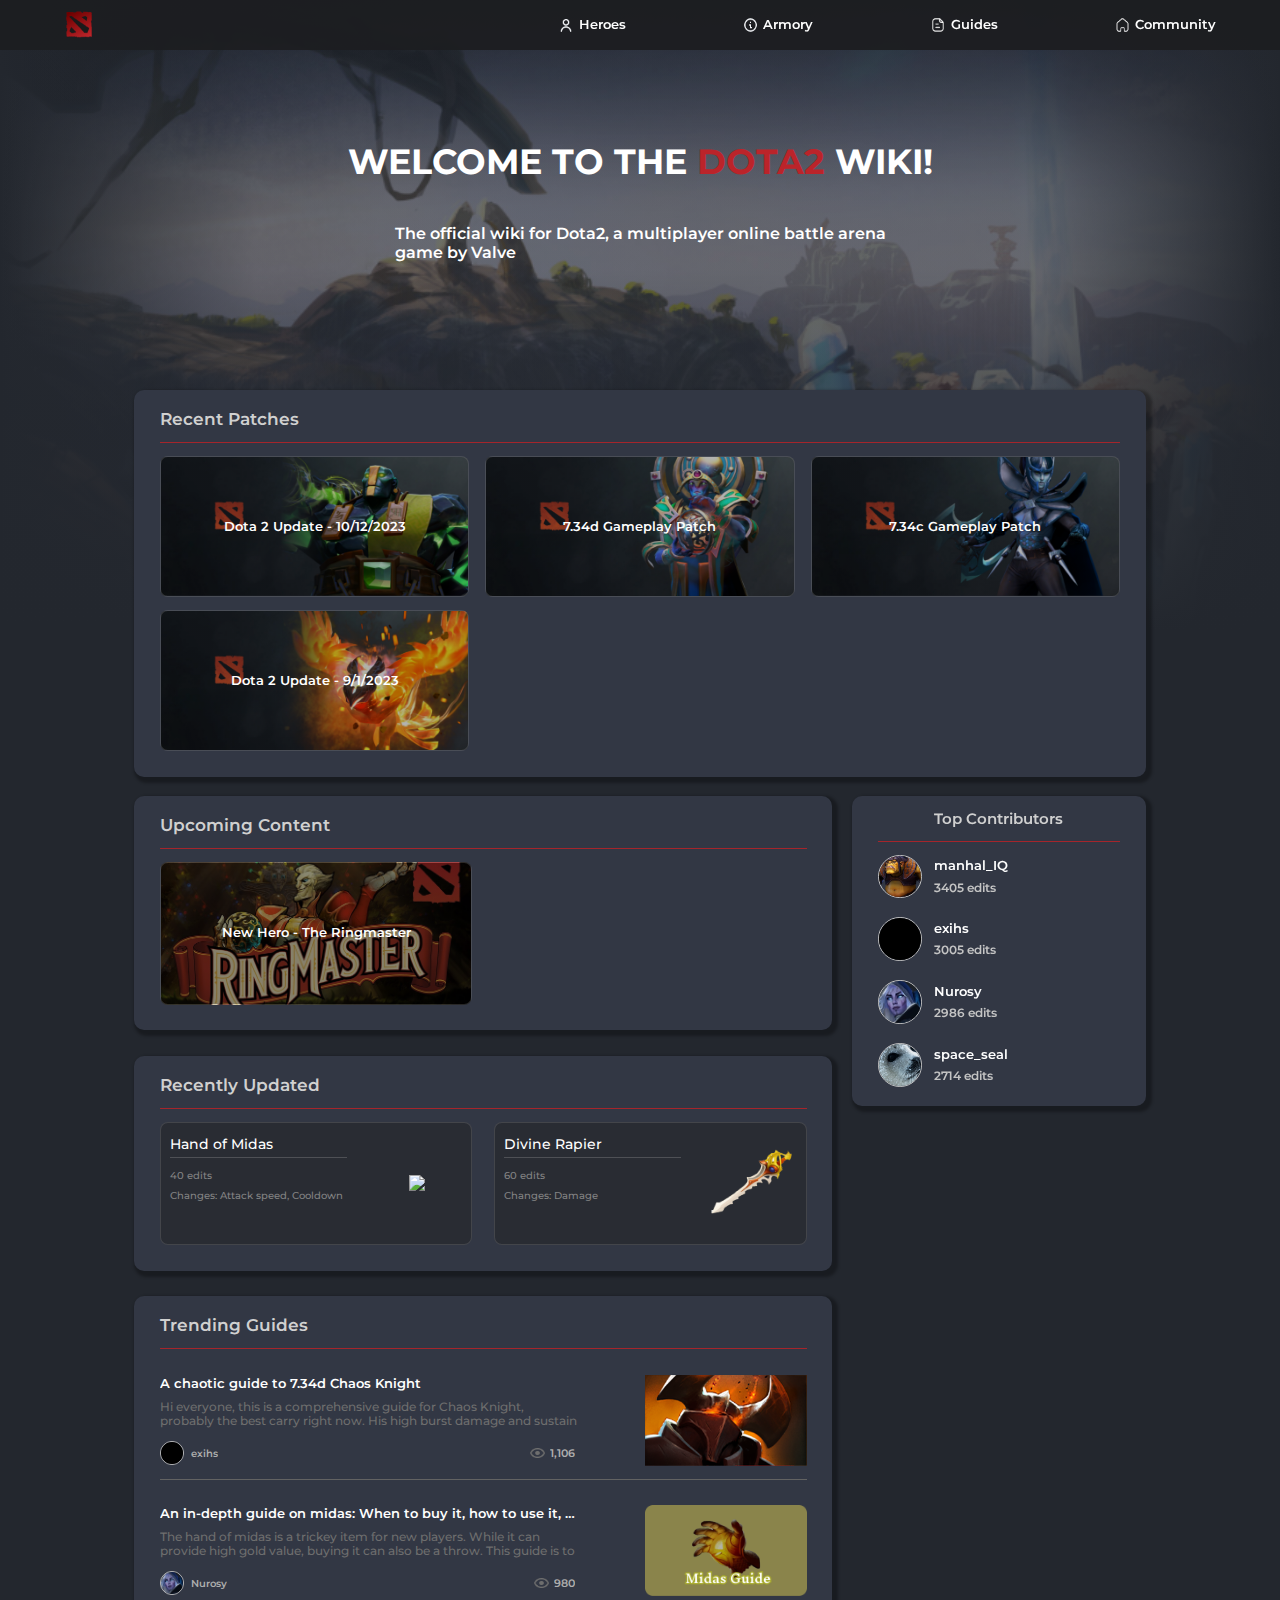
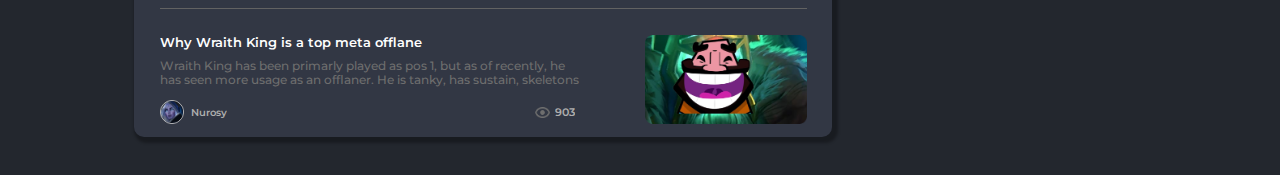
==== commit 0eb2833c: "Finish home page" ====
--- a/website/index.html
+++ b/website/index.html
@@ -101,8 +101,78 @@
                 <div class = "other-content">
                     <label class = "home-heading">Trending Guides</label>
                     <div class = "red-line" style = "margin-bottom:2vw;"></div>
-                    <div class = "flex-column">
-                       
+                    <div class = "guides-column">
+                        <div class = "guide-row">
+                            <div class = "flex-column", style="width: 65%;">
+                                <label class = "guide-title">A chaotic guide to 7.34d Chaos Knight</label>
+                                <label class = "guide-description">Hi everyone, this is a comprehensive guide for Chaos Knight, probably the best carry right now. His high burst damage and sustain lets her easily dominate lane and early fights</label>
+                                <div class="flex-row">
+                                    <div style = "display: flex; align-items: center;">
+                                        <div class = " guide-profile profile-img">
+                                            <img src="./assets/potraits/exihs_avatar.png">
+                                        </div>
+                                        <label class = "guide-username">exihs</label>
+                                    </div>
+
+                                    <div style = "display: flex; align-items: center;">
+                                        <img class = "guide-views-img" src="./assets/icons/views_icon.png">
+                                        <label class = "guide-username guide-views">1,106</label>
+                                    </div>
+                                </div>
+                            </div>
+
+                            <img src="assets/thumbnails/chaos_knight.png", style="width: 25%;height: 80%;">
+                        </div> 
+                        
+                        <div class = "guide-line"></div> 
+
+                        <div class = "guide-row">
+                            <div class = "flex-column", style="width: 65%;">
+                                <label class = "guide-title">An in-depth guide on midas: When to buy it, how to use it, how to</label>
+                                <label class = "guide-description">The hand of midas is a trickey item for new players. While it can provide high gold value, buying it can also be a throw. This guide is to provide</label>
+                                <div class="flex-row">
+                                    <div style = "display: flex; align-items: center;">
+                                        <div class = " guide-profile profile-img">
+                                            <img src="./assets/potraits/nurosy_avatar.png">
+                                        </div>
+                                        <label class = "guide-username">Nurosy</label>
+                                    </div>
+
+                                    <div style = "display: flex; align-items: center;">
+                                        <img class = "guide-views-img" src="./assets/icons/views_icon.png">
+                                        <label class = "guide-username guide-views">980</label>
+                                    </div>
+                                </div>
+                            </div>
+
+                            <img src="assets/thumbnails/midas_guide.png", style="width: 25%;height: 80%;">
+                        </div>   
+
+                        <div class = "guide-line"></div> 
+
+                        <div class = "guide-row">
+                            <div class = "flex-column", style="width: 65%;">
+                                <label class = "guide-title">Why Wraith King is a top meta offlane</label>
+                                <label class = "guide-description">Wraith King has been primarly played as pos 1, but as of recently, he has seen more usage as an offlaner. He is tanky, has sustain, skeletons to farm and harass, a second life and a stun</label>
+                                <div class="flex-row">
+                                    <div style = "display: flex; align-items: center;">
+                                        <div class = " guide-profile profile-img">
+                                            <img src="./assets/potraits/nurosy_avatar.png">
+                                        </div>
+                                        <label class = "guide-username">Nurosy</label>
+                                    </div>
+
+                                    <div style = "display: flex; align-items: center;">
+                                        <img class = "guide-views-img" src="./assets/icons/views_icon.png">
+                                        <label class = "guide-username guide-views">903</label>
+                                    </div>
+                                </div>
+                            </div>
+
+                            <img src="assets/thumbnails/wraith_king_guide.png", style="width: 25%;height: 80%;">
+                        </div>   
+
+                        
                     </div>
                 </div>
             </div>
@@ -112,7 +182,7 @@
                 <div class = "red-line"></div>
                 <div class = "flex-column contributor-list">
                     <div class="contributor-container">
-                        <div class = "top-contributor-img">
+                        <div class = "top-contributor-img profile-img">
                             <img src="./assets/potraits/manhal_IQ_avatar.png">
                         </div>
                         <div class = "flex-column", style="justify-content: space-around;">
@@ -122,7 +192,7 @@
                     </div>
 
                     <div class="contributor-container">
-                        <div class = "top-contributor-img">
+                        <div class = "top-contributor-img profile-img">
                             <img src="./assets/potraits/exihs_avatar.png">
                         </div>
                         <div class = "flex-column", style="justify-content: space-around;">
@@ -132,7 +202,7 @@
                     </div>
 
                     <div class="contributor-container">
-                        <div class = "top-contributor-img">
+                        <div class = "top-contributor-img profile-img">
                             <img src="./assets/potraits/nurosy_avatar.png">
                         </div>
                         <div class = "flex-column", style="justify-content: space-around;">
@@ -142,11 +212,11 @@
                     </div>
 
                     <div class="contributor-container">
-                        <div class = "top-contributor-img">
+                        <div class = "top-contributor-img profile-img">
                             <img src="./assets/potraits/space_seal_avatar.png">
                         </div>
                         <div class = "flex-column", style="justify-content: space-around;">
-                            <label class = "contributor-name">Space Seal</label>
+                            <label class = "contributor-name">space_seal</label>
                             <label class = "contributor-edits">2714 edits</label>
                         </div>
                     </div>
--- a/website/style.css
+++ b/website/style.css
@@ -281,7 +281,7 @@
 .home-post label{
     position: absolute; 
     bottom:45% ;
-    font-size: 1.09vw;
+    font-size: 1.05vw;
     font-weight: 600;
 }
 
@@ -377,7 +377,7 @@
 .recently-updated-details{
     margin-left: 0.7vw;
     font-size: 0.8vw;
-    font-weight: 600;
+    font-weight: 500;
     color: #838383;
     margin-bottom: 0.4vw;
     line-height: 1.5;
@@ -428,20 +428,26 @@
     justify-content: space-between;
 }
 
-.top-contributor-img{
+.profile-img{
     border-radius: 50%;
     width: 3.25vw;
-    border: 0.05vw solid #C4C4C4;
+    border: 0.15vw solid #C4C4C4;
     height:3.25vw;
     overflow: hidden;
     display: flex;
     align-items: center;
-    justify-content: center;
-}
-
-.top-contributor-img img{
+    justify-content: center; 
+}
+
+.profile-img img{
     width: 180%;
 }
+
+.top-contributor-img{
+    width: 3.25vw;
+    height:3.25vw;
+}
+
 
 .contributor-name{
     font-size: 1vw;
@@ -466,6 +472,72 @@
     margin-left: 1vw;
 }
 
+.guides-column{
+    margin-right: 2vw;
+    margin-left: 2vw;
+    display: flex;
+    flex-direction: column;
+}
+
+.guide-row{
+    display: flex;
+    justify-content: space-between;
+    align-items: center;
+}
+
+.guide-title{
+    color: white;
+    font-size: 1vw;
+    font-weight: 600;
+    margin-bottom: 0.8vw;
+    overflow: hidden;
+    white-space: nowrap;
+    text-overflow: ellipsis;
+}
+
+.guide-description{
+    color: #6E6E6E;
+    font-size: 0.9vw;
+    font-weight: 500;
+    overflow: hidden;
+    text-overflow: ellipsis;
+    margin-bottom: 1vw;
+    max-height: 2.4em;
+    line-height: 1.2em;
+    
+}
+
+.guide-username{
+    color: #aeaeae;
+    font-size: 0.8vw;
+    font-weight: 600;
+    overflow: hidden;
+    display: block;
+    white-space: nowrap;
+    margin-left: 0.6vw;
+    text-align: center;
+}
+
+.guide-profile{
+    width: 1.7vw;
+    height: 1.7vw;
+}
+
+.guide-views{
+    font-size: 0.85vw;
+    margin-left: 0.4vw;
+}
+
+.guide-views-img{
+    height: 45%;
+}
+
+.guide-line{
+    margin-top: 1vw;
+    margin-bottom: 2vw;
+    height: 0.05vw;
+    background: #626262;
+}
 
 @media screen and (max-width: 700px){
 }
@@ -499,6 +571,17 @@
     width: 55%;
 }
 
+.other-heading{
+    font-size: 1.4vw;
+    font-size: 1.3vw;
+    color: white;
+    font-weight: 600;
+    margin-left: 10%;
+    margin-left: 12.5%;
+    padding-bottom:calc(1vw - 0.06510vw);
+    border-bottom: 0.1953vw solid red;
+    margin-bottom: 1vw;
+}
 .filter-area{
     width: 75%;
     margin-top: calc(3vw - 0.06510vw);
@@ -620,6 +703,7 @@
     font-weight: 500;
     font-size: 0.85vw;
     justify-content: center;
+    border-radius: 10px;
 }
 
 .heroes:hover {
@@ -631,7 +715,6 @@
     position: absolute;
     bottom: 1%;
 }
-
 
 @media screen and (max-width: 700px){
     .side-small-title{
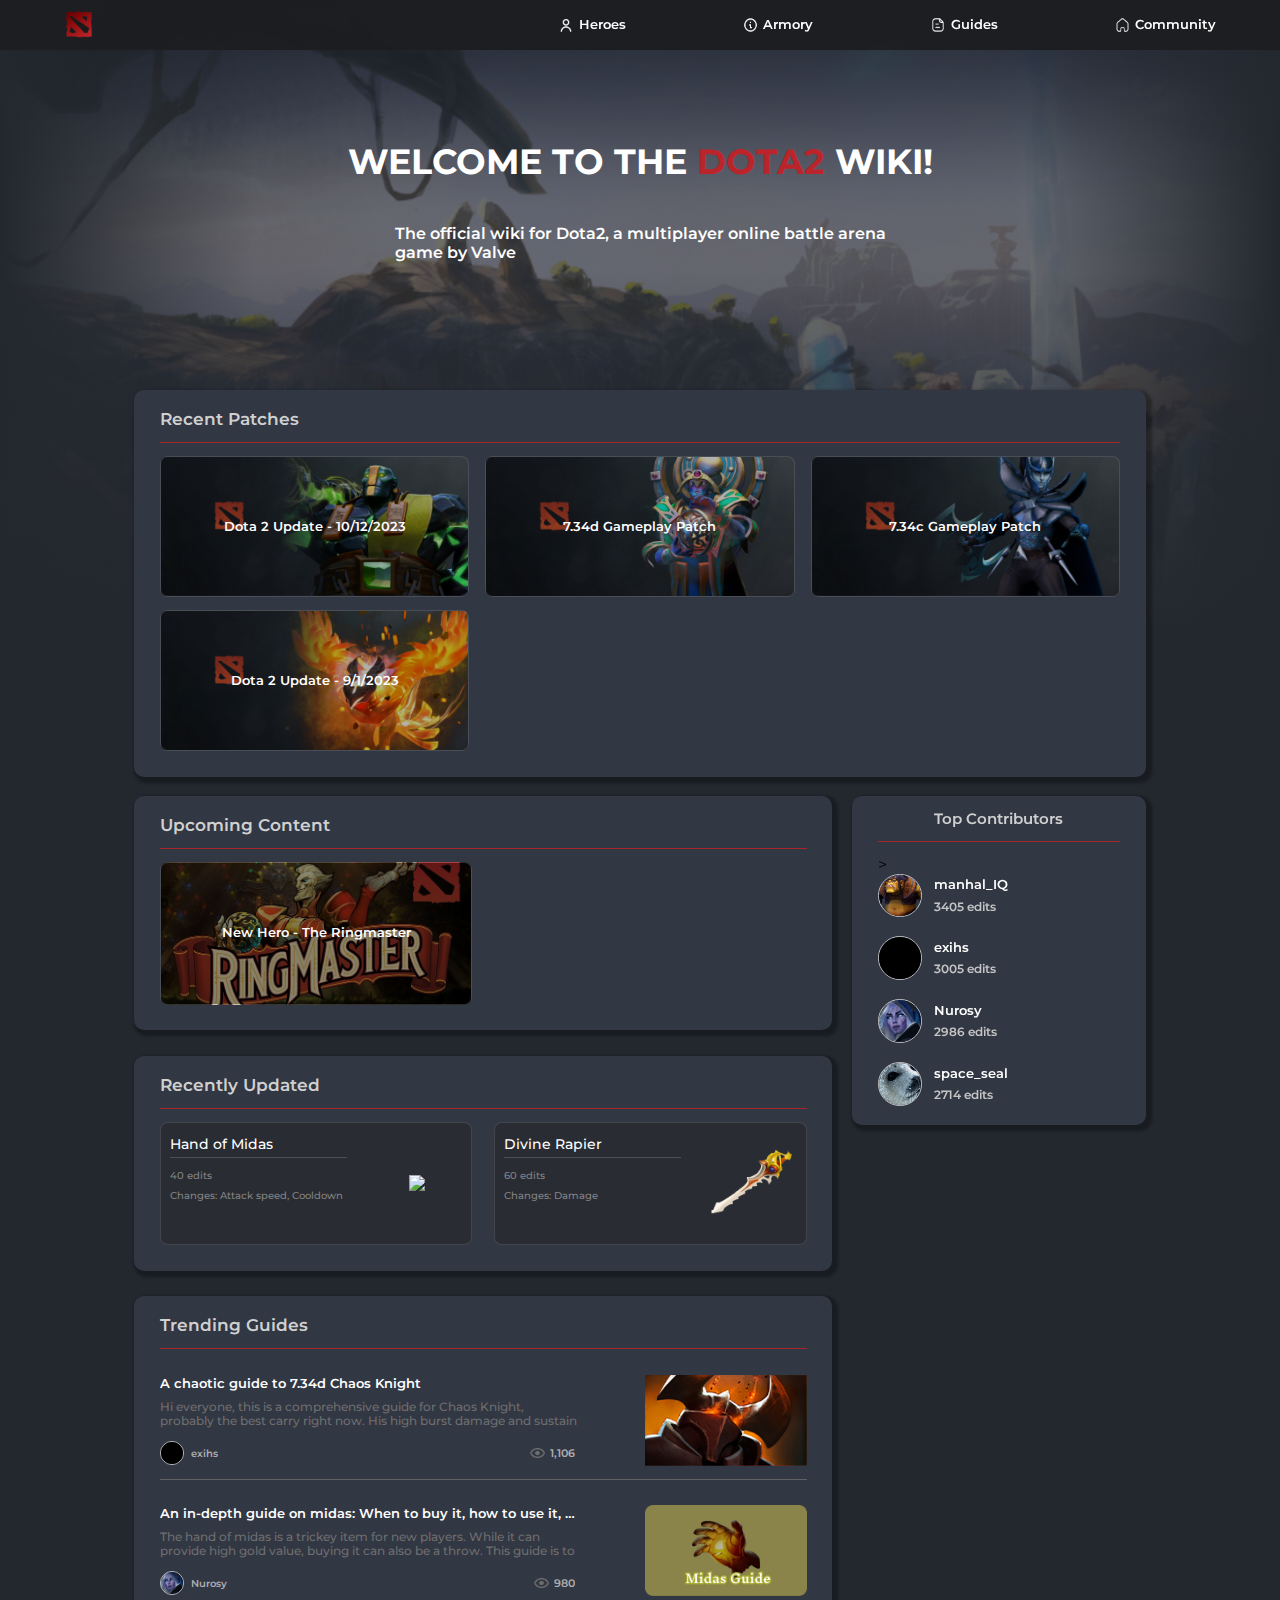
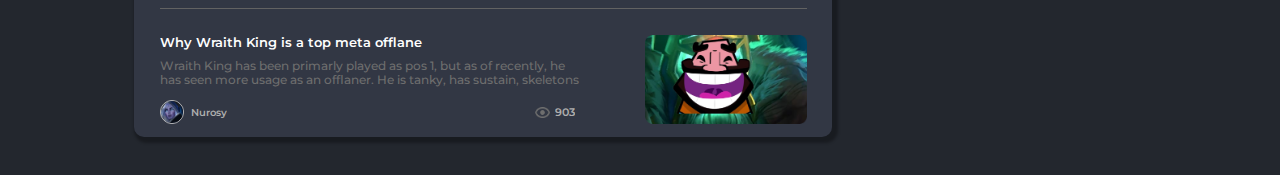
==== commit aee8ed7a: "Added comments" ====
--- a/website/index.html
+++ b/website/index.html
@@ -9,9 +9,10 @@
 <body class = "home-body">
 
     <!-- Top Nav bar -->
+
     <header>
         <a href = "./index.html" class = logo><img src="assets/icons/dota2_logo.png", class = logo></a>
-       <input type="checkbox" id = "nav-toggle" class = "nav-toggle">
+        <input type="checkbox" id = "nav-toggle" class = "nav-toggle">
         <nav>
             <ul>
                 <li><img src="assets/icons/user_icon.png" class = imga><a href = "./heroes.html">Heroes</a></li>
@@ -20,24 +21,27 @@
                 <li><img src="assets/icons/home_icon.png" class = imga><a href = "#">Community</a></li>
             </ul>
         </nav>
+        <!-- replaces the checkbox with an label and a image-->
         <label for="nav-toggle" class = "nav-toggle-label">
             <img src="assets/icons/hamburger_icon.png">
         </label>
     </header>
 
     <main>
-        <!-- Dashboard area. Contains background image and introductory text -->
+        <!-- Dashboard area. Contains introductory text and a unobstructed area to view the background image-->
         <section class = "dashboard">
             <label class = "title">Welcome To The <span style="color: #BB242A;">Dota2</span> Wiki!</label>
             <label class = "subtitle">The official wiki for Dota2, a multiplayer online battle arena<br/>game by Valve</label>
         </section>
 
+        <!-- Recent patches section, takes up the width-->
         <section class = "home-content">
             <label class = "home-heading">Recent Patches</label>
             <div class = "red-line"></div>
             <!-- Section for the recent patches post -->
-            <!-- Each post will contain a title on a faded thumbnail -->
+            <!--Content area is a flex box with wrapping to put posts in-->
             <div class = "content-area">
+                <!-- Each recently updated post will contain a title on a faded thumbnail -->
                 <div class = "home-post" style="background-image: linear-gradient(rgba(0, 0, 0, 0.3), rgba(0, 0, 0, 0.3)), url(./assets/thumbnails/update_1310.png);">
                     <label>Dota 2 Update - 10/12/2023</label>
                 </div>
@@ -53,30 +57,38 @@
             </div>
         </section>
 
+        <!--Content area under the recent patches section. Now has the sticky side bar for top contributors-->
+        <!--Uses a column flexbox (other-content-main) within a regular flexbox (other-content-area)-->
         <section class = "other-content-area">
+            <!--Contains content on the left side-->
             <div class = "other-content-main" >
                 <div class = "other-content" >
-                    <!-- Section for upcoming content posts -->
+                    <!-- Section for upcoming content posts. Similar to recent patches -->
                     <label class = "home-heading">Upcoming Content</label>
                     <div class = "red-line"></div>
                     <div class = "content-area">
+                        <!--Use home-post-small class to override width property from home-post, allow for 2 posts to fit per row-->
                         <a href = "https://www.youtube.com/watch?v=n2xN0y8Z1Mo"  class = "home-post home-post-small" style="background-image: linear-gradient(rgba(0, 0, 0, 0.46), rgba(0, 0, 0, 0.46)), url(./assets/thumbnails/ringmaster.jpg);">
                             <label>New Hero - The Ringmaster</label>
                         </a>
                     </div>
                 </div>
-
+                <!-- Section for recently updated-->
                 <div class = "other-content">
                     <label class = "home-heading">Recently Updated</label>
                     <div class = "red-line"></div>
                     <div class = "content-area">
+                        <!-- Each post is a column flex box + img within a horizontal flex box. -->
                         <div class = "recently-updated-background">
+                            <!-- Column flex box. Contains all the text-->
                             <div class = "left-text">
                                 <label class = "recently-updated-title">Hand of Midas</label>
+                                <!--A gray line that serves as a divider between title and details-->
                                 <div class = "recently-updated-line"></div>
                                 <label class = "recently-updated-details">40 edits</label>
                                 <label class = "recently-updated-details">Changes: Attack speed, Cooldown</label>
                             </div>
+                            <!-- Left side of the horizontal flex box, contains image-->
                             <div class = "right-img">
                                 <img src="./assets/items/Hand_of_midas.png">
                             </div> 
@@ -97,33 +109,40 @@
                         
                     </div>
                 </div>
-
+                <!-- Section for trending guides-->
                 <div class = "other-content">
                     <label class = "home-heading">Trending Guides</label>
                     <div class = "red-line" style = "margin-bottom:2vw;"></div>
+                    <!-- Use a column flex box to list guides vertically-->
                     <div class = "guides-column">
+                        <!-- Each guide is a column flex box + img within a horizontal flex box (guide-row). -->
                         <div class = "guide-row">
+                            <!-- The column flex box on the left. Contains title, description and details-->
                             <div class = "flex-column", style="width: 65%;">
                                 <label class = "guide-title">A chaotic guide to 7.34d Chaos Knight</label>
-                                <label class = "guide-description">Hi everyone, this is a comprehensive guide for Chaos Knight, probably the best carry right now. His high burst damage and sustain lets her easily dominate lane and early fights</label>
+                                <label class = "guide-description">Hi everyone, this is a comprehensive guide for Chaos Knight, probably the best carry right now. His high burst damage and sustain lets him easily dominate lane and early fights</label>
+                                <!--Details of the post (author, number of views)-->
                                 <div class="flex-row">
-                                    <div style = "display: flex; align-items: center;">
+                                    <!--guide-img-text uses a flexbox to add an img next to text-->
+                                    <div class = "guide-img-text">
+                                        <!-- guide-profile is used to add a size property of profile-img -->
                                         <div class = " guide-profile profile-img">
                                             <img src="./assets/potraits/exihs_avatar.png">
                                         </div>
                                         <label class = "guide-username">exihs</label>
                                     </div>
 
-                                    <div style = "display: flex; align-items: center;">
+                                    <div class = "guide-img-text">
                                         <img class = "guide-views-img" src="./assets/icons/views_icon.png">
                                         <label class = "guide-username guide-views">1,106</label>
                                     </div>
                                 </div>
                             </div>
-
-                            <img src="assets/thumbnails/chaos_knight.png", style="width: 25%;height: 80%;">
+                            <!--Thumbnail for the post. I used in-line styles for the different aspect ratios-->
+                            <img src="assets/thumbnails/chaos_knight.png", style="width: 25%;height: 80%;"> 
                         </div> 
-                        
+
+                        <!--A gray line that serves as a divider between posts-->
                         <div class = "guide-line"></div> 
 
                         <div class = "guide-row">
@@ -176,16 +195,20 @@
                     </div>
                 </div>
             </div>
-
+            <!-- Side bar, top contributors section-->
             <div class = "other-content-side" >
                 <div class = "contributor-title">Top Contributors</div>
                 <div class = "red-line"></div>
                 <div class = "flex-column contributor-list">
-                    <div class="contributor-container">
+                    <!-- Each contributor is made up of their profile img + flex column (contributor-info) within a horizontal flex box (contributor-container)-->>
+                    <div class="contributor-container">
+                        <!-- Profile picture in a circle-->
+                        <!-- profile-img is the mask, top-contributor-img sets the size-->
                         <div class = "top-contributor-img profile-img">
                             <img src="./assets/potraits/manhal_IQ_avatar.png">
                         </div>
-                        <div class = "flex-column", style="justify-content: space-around;">
+                        <!-- Include username + number of edits-->
+                        <div class = "contributor-info">
                             <label class = "contributor-name">manhal_IQ</label>
                             <label class = "contributor-edits">3405 edits</label>
                         </div>
@@ -195,7 +218,7 @@
                         <div class = "top-contributor-img profile-img">
                             <img src="./assets/potraits/exihs_avatar.png">
                         </div>
-                        <div class = "flex-column", style="justify-content: space-around;">
+                        <div class = "contributor-info">
                             <label class = "contributor-name">exihs</label>
                             <label class = "contributor-edits">3005 edits</label>
                         </div>
@@ -205,7 +228,7 @@
                         <div class = "top-contributor-img profile-img">
                             <img src="./assets/potraits/nurosy_avatar.png">
                         </div>
-                        <div class = "flex-column", style="justify-content: space-around;">
+                        <div class = "contributor-info">
                             <label class = "contributor-name">Nurosy</label>
                             <label class = "contributor-edits">2986 edits</label>
                         </div>
@@ -215,7 +238,7 @@
                         <div class = "top-contributor-img profile-img">
                             <img src="./assets/potraits/space_seal_avatar.png">
                         </div>
-                        <div class = "flex-column", style="justify-content: space-around;">
+                        <div class = "contributor-info">
                             <label class = "contributor-name">space_seal</label>
                             <label class = "contributor-edits">2714 edits</label>
                         </div>
--- a/website/style.css
+++ b/website/style.css
@@ -3,12 +3,11 @@
 @import url('https://fonts.googleapis.com/css2?family=Anuphan:wght@100;200;300;400;500;600;700&display=swap');
 
 :root{
-    --phone: 700px;
-    --home-bg-r: 35;
+    --home-bg-r: 35; /* the background of the pages are in rgb. These 3 variables set the rgb values*/
     --home-bg-g: 39;
     --home-bg-b: 46;
-    --post-bg: #323744;
-    --home-shadow: 3px 3px 3px 3px rgba(0,0,0,0.3);
+    --post-bg: #323744; /* This is the background for the containers in home page*/
+    --home-shadow: 3px 3px 3px 3px rgba(0,0,0,0.3); /* This is the drop shadow for the containters in home page*/
 }
 
 body{
@@ -22,18 +21,20 @@
     background-image:  linear-gradient( rgba(var(--home-bg-r), var(--home-bg-g), var(--home-bg-b), 0.3) 30%, rgba(var(--home-bg-r), var(--home-bg-g), var(--home-bg-b), 1) 70%),   
     linear-gradient(90deg, rgba(var(--home-bg-r), var(--home-bg-g), var(--home-bg-b), 0.3) 80%, rgba(var(--home-bg-r), var(--home-bg-g), var(--home-bg-b), 1) 100%),
     linear-gradient(270deg, rgba(var(--home-bg-r), var(--home-bg-g), var(--home-bg-b), 0.3) 80%, rgba(var(--home-bg-r), var(--home-bg-g), var(--home-bg-b), 1) 100%),
-    url(./assets/background/radiant_dire.png);
+    url(./assets/background/radiant_dire.png); /* This applies 3 gradiants to the background. Left, right and bottom*/
     position: relative;
     display: flex;
+    background-attachment: fixed; /* The background does not move */
+    background-size: cover; /* Make image fill the area */
+    background-repeat: no-repeat; /* Only one image will exist as the background */
+}
+
+.hero-body{
+    background-repeat: no-repeat; /* Although the background is just a gradiant, it will still repeat itself. So, dont*/
     background-attachment: fixed;
-    background-size: cover;
-    background-repeat: no-repeat;
-}
-
-.hero-body{
-    background-repeat: no-repeat;
-    background-attachment: fixed;
-}
+}
+
+/* Nav bar design for mobile */
 header{
     top:0;
     left:0;
@@ -43,11 +44,11 @@
     height:10vw;
     text-align: center;
     color:white;
-    position: fixed;
-    z-index: 999;
-    width: 100%;
-    display: flex;
-    align-items: center;
+    position: fixed; /* Scroll with user */
+    z-index: 999; /*Makes sure it stays on top of everything */
+    width: 100%;
+    display: flex;
+    align-items: center; /*Vertically center elements */
     justify-content: center;
 }
 
@@ -78,10 +79,13 @@
     margin-bottom: 1em;
     margin-left: 1em;
 }
+
+/* Some interactive effects*/
 nav a:hover {
     border-bottom: 0.1953vw solid red;
 }
 
+/* This will have to be set in the html */
 nav a.active {
     border-bottom: 0.1953vw solid red;
 }
@@ -92,10 +96,12 @@
     opacity: 0.8;
 }
 
+/* When checkbox is enabled, show navigation options */
 .nav-toggle:checked ~ nav {
     display: block;
 }
 
+/* By default, hide navigation options */
 .nav-toggle{
     display: none;
 }
@@ -125,31 +131,35 @@
     height: 4vw;
 }
 
+/* Styling the nav bar for desktop */
+/* 
+From testing, 700px seems to be a good point between mobile and desktop layout
+the desktop design starts falling off at this point
+*/
 @media screen and (min-width: 700px){
     header{
+        display: grid;
+        grid-template-columns:4% auto 35% 1fr 5%; /* Use grid system for nav bar */
+        grid-template-rows:100%;
         height: 3.9vw;
         font-size: 1vw;
     }
     .nav-toggle-label{
-        display: none;
-    }
-
-    header{
-        display: grid;
-        grid-template-columns:4% auto 35% 1fr 5%;
-        grid-template-rows:100%;
-    }
-
+        display: none; /* Hide the hamburger menu toggle*/
+    }
+
+    /* Allocate different elements to their respective grid section */
     .logo{
         grid-column: 2/3;
     }
 
     nav{
-        all: unset;
+        all: unset; /* reset mobile properties*/
         grid-column: 4/5;
     }
 
     nav ul {
+        /* Uses a flexbox to align the icon with the text */
         display: flex;
         justify-content: space-between;
         align-items: center;
@@ -174,8 +184,7 @@
 }
 
 .dashboard{
-    /*background-image:  linear-gradient( rgba(var(--home-bg-r), var(--home-bg-g), var(--home-bg-b), 0.6) 0%, rgba(var(--home-bg-r), var(--home-bg-g), var(--home-bg-b), 1) 90%),   url(./assets/background/radiant_dire.png);*/
-    position: relative;
+    position: relative; /* To allow title and subtitle to position themselves based on dashboard */
     width: 100%;
     padding-top: 26.29%;
     display: flex;
@@ -230,7 +239,7 @@
     padding-bottom: 1vw;
     border-radius: 10px;
     margin-bottom: 0vw;
-    box-shadow: var(--home-shadow)
+    box-shadow: var(--home-shadow) /* A box shadow helps the container stand out against the background */
 }
 
 .red-line{
@@ -253,13 +262,14 @@
 
 .home-post{
     position: relative;
-    width: 32%;
+    width: 32%; /* Fit 3 posts in one row */
     border: 1px solid rgba(128, 128, 128, 0.3) ;
     margin-bottom: 1vw;
+    /* Center background image, make it fill the area*/
     background-size: cover; 
     background-repeat: no-repeat;
     background-position: center center; 
-    padding-top: 14.5%;
+    padding-top: 14.5%; /* Use padding top to ensure the area size matches the image's aspect ratio*/
     color: white;
     display: flex;
     justify-content: center;
@@ -268,19 +278,21 @@
     transition: transform .3s;
 }
 
-.home-post:hover {
+/* Make the post bigger on hover */
+.home-post:hover { 
 transform: scale(1.05); 
 z-index: 99;
 }
 
+/*Intended to be used with home-post to override properties */
 .home-post-small{
-    width: 48%;
+    width: 48%; /* Allow 2 posts in one row */
     padding-top: 21.75%;
 }
 
 .home-post label{
     position: absolute; 
-    bottom:45% ;
+    bottom:45% ; /* Attempt to vertically centre the text. A flex box would be better */
     font-size: 1.05vw;
     font-weight: 600;
 }
@@ -289,13 +301,6 @@
     width: 100%;
 }
 
-.other-background-img{
-    position: relative;
-    width: 100%;
-    z-index: -99;
-    mask-image: linear-gradient(rgba(0,0,0,0.3) 0%,rgba(0,0,0,0) 100%);
-    -webkit-mask-image: linear-gradient(rgba(0,0,0,0.3) 0%,rgba(0,0,0,0) 100%);
-}
 .other-content-area{
     margin-left: 10%;
     width: 80%;
@@ -306,24 +311,23 @@
 }
 
 .other-content{
-    position: relative;
     background-color: var(--post-bg);
     width: 100%;
     padding-top: 1.5vw;
     padding-bottom: 1vw;
     border-radius: 10px;
     margin-bottom: 2vw;
-    box-shadow: var(--home-shadow)
+    box-shadow: var(--home-shadow) 
 }
 
 .other-content-main{
-    width: 69%;
+    width: 69%; /* Takes up 69% of other-content-area */
     display: flex;
     flex-direction: column;
 }
 
 .other-content-side{
-    width: 29%;
+    width: 29%; /* Takes up 29% of other-content-area */
     border-radius: 10px;
     background-color: var(--post-bg);
     position: sticky;
@@ -339,7 +343,7 @@
 }
 
 .recently-updated-background{
-    position: relative;
+    position: relative; /* For child elements to use absolute postion for alignment */
     width: 48%;
     padding-top: 18.75%;
     border: 1px solid rgba(128, 128, 128, 0.3) ;
@@ -347,25 +351,26 @@
     color: white;
     border-radius: 8px;
     background-color: rgba(27, 27, 27, 0.4);
-    height:100%;
     transition: transform .3s;
 }
 
 .recently-updated-background:hover {
 transform: scale(1.05); 
-z-index: 99;
-}
-
+z-index: 99; /* Makes sure the post is on top of other posts */
+}
+
+/* A column flex box to put the text */
 .left-text{
     display: flex; 
     width: 60%; 
     height: 80%;
     flex-direction: column;
-    position: absolute;
+    position: absolute; /*Uses absolute positoning to the parent flex box*/
     top: 10%;
     bottom: 10%;
 }
 
+/* A divider */
 .recently-updated-line{
     margin-left: 0.7vw;
     margin-top: 0.3vw;
@@ -385,9 +390,9 @@
 
 .right-img{
     width: 35%;
-    position: absolute;
-    top: 0%;
-    right: 0%;
+    position: absolute; /* Uses absolute positon to position*/
+    top: 0%; /* Go to top of flex box parent */
+    right: 0%; /* Go to right side of flex box parent*/
     display: flex;
     align-items: center;
     justify-content: center;
@@ -402,6 +407,12 @@
 .contributor-container{
     display: flex;
     margin-bottom: 1.5vw;
+}
+.contributor-info{
+    display: flex;
+    flex-direction: column;
+    justify-content: space-around;
+
 }
 .contributor-title{
     font-size: 1.2vw;
@@ -428,17 +439,18 @@
     justify-content: space-between;
 }
 
+/* Creates a circle mask over the image */
+/* Has no size by default, relies on a second class to set it */
 .profile-img{
-    border-radius: 50%;
-    width: 3.25vw;
+    border-radius: 50%; /* Makes it a circle */
     border: 0.15vw solid #C4C4C4;
-    height:3.25vw;
-    overflow: hidden;
+    overflow: hidden; /* Hide the overflow image */
+    /* Uses a flex box to center the image horizontally and vertically */
     display: flex;
     align-items: center;
     justify-content: center; 
 }
-
+/* Expands the image so it can fill the circle*/
 .profile-img img{
     width: 180%;
 }
@@ -490,9 +502,9 @@
     font-size: 1vw;
     font-weight: 600;
     margin-bottom: 0.8vw;
-    overflow: hidden;
-    white-space: nowrap;
-    text-overflow: ellipsis;
+    overflow: hidden; /* Hide overflow text */
+    white-space: nowrap; /*Force the text into one line only */
+    text-overflow: ellipsis; /* Any overflowed text will be replaced with ellipsis */
 }
 
 .guide-description{
@@ -507,6 +519,10 @@
     
 }
 
+.guide-img-text{
+    display: flex; 
+    align-items: center;
+}
 .guide-username{
     color: #aeaeae;
     font-size: 0.8vw;
@@ -532,13 +548,14 @@
     height: 45%;
 }
 
+/* Make a gray divider */
 .guide-line{
     margin-top: 1vw;
     margin-bottom: 2vw;
     height: 0.05vw;
     background: #626262;
 }
-
+/*mobile layout for home screen */
 @media screen and (max-width: 700px){
 }
 
@@ -548,13 +565,21 @@
     height: fit-content;
 }
 
+.other-background-img{
+    position: relative; /* Set postion to relative for child elements to align to */
+    width: 100%;
+    z-index: -99; /* Make sure it stays behind other elements */
+    /* Apply a background on the img */
+    mask-image: linear-gradient(rgba(0,0,0,0.3) 0%,rgba(0,0,0,0) 100%);
+    -webkit-mask-image: linear-gradient(rgba(0,0,0,0.3) 0%,rgba(0,0,0,0) 100%);
+}
 .side-small-title{
     font-size: 40px;
     font-size: 1.8vw;
     font-weight: 600;
     color: white;
     text-align:center;
-    position: absolute;
+    position: absolute; /* Position absolute to other-background-img */
     top:25%;
     left:12.5%;
 }
@@ -565,7 +590,7 @@
     font-weight: 600;
     color: white;
     text-align:left;
-    position: absolute;
+    position: absolute; /* Position absolute to other-background-img */
     top: 55%;
     left:12.5%;
     width: 55%;
@@ -578,26 +603,25 @@
     font-weight: 600;
     margin-left: 10%;
     margin-left: 12.5%;
-    padding-bottom:calc(1vw - 0.06510vw);
-    border-bottom: 0.1953vw solid red;
+    padding-bottom:1vw; /* Accounts for the  */
+    border-bottom: 0.1953vw solid red; /* Add an underline/divider*/
     margin-bottom: 1vw;
 }
+
 .filter-area{
     width: 75%;
-    margin-top: calc(3vw - 0.06510vw);
+    margin-top: 3vw; 
     margin-left: 12.5%;
     display: flex;
-    justify-content: space-between;
-    flex-wrap: wrap;
+    justify-content: space-between; 
 }
 
 .role-filter-area{
     width: 75%;
-    margin-top: calc(3vw - 0.06510vw);
+    margin-top: 3vw;
     margin-left: 12.5%;
     display: flex;
     justify-content: space-between;
-    flex-wrap: wrap;
 }
 
 .attribute-button-area{
@@ -837,14 +861,16 @@
     margin-left: 10%;
 }
 
+/* A generic flex-column. Useful for many instances of organising elements and testing with in-line styles*/
 .flex-column{
     display: flex;
     flex-direction: column;
 }
 
+/* A generic, most-purpose horizontal flex box. Useful for many instances of organising elements and testing with in-line styles */
 .flex-row{
     display: flex;
-    justify-content: space-between;
+    justify-content: space-between; /* I used space-between as I found I used it more, but there are definitely cases where I used space-around instead */
 }
 
 .stat-column{
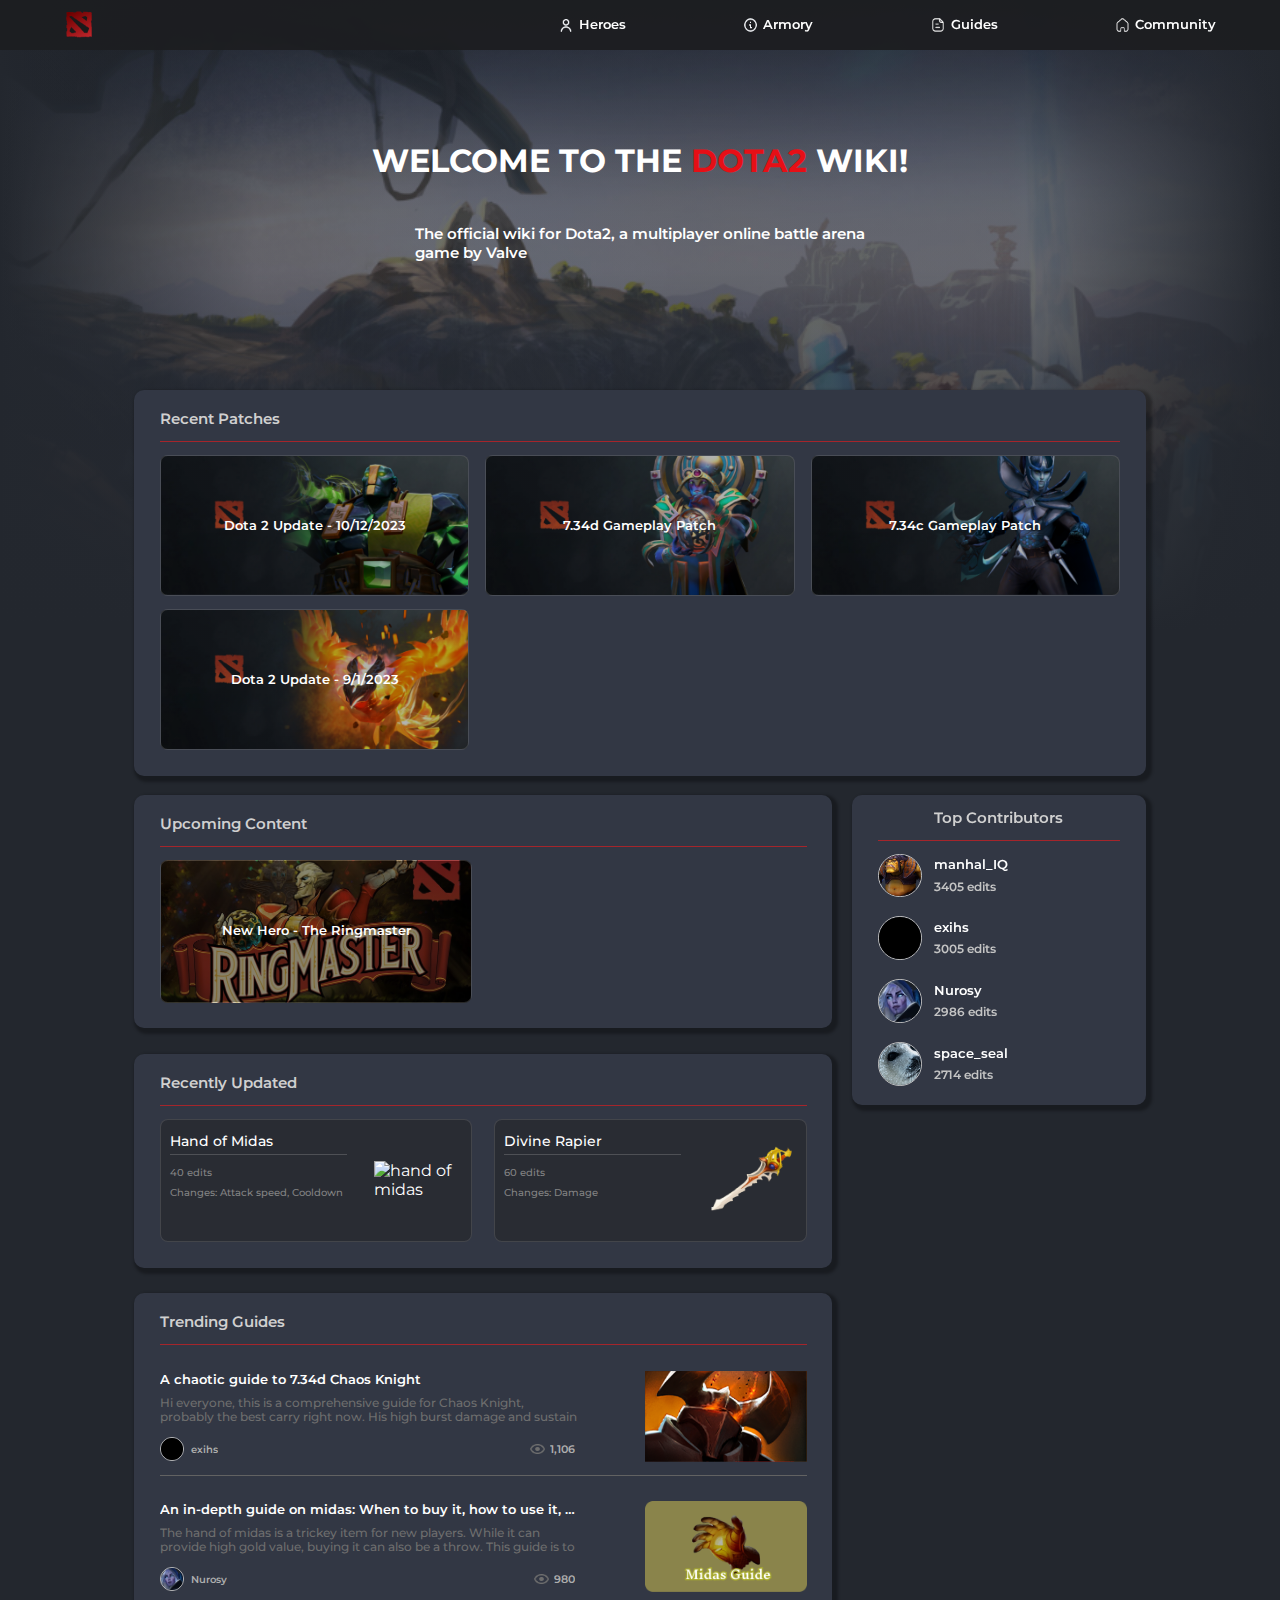
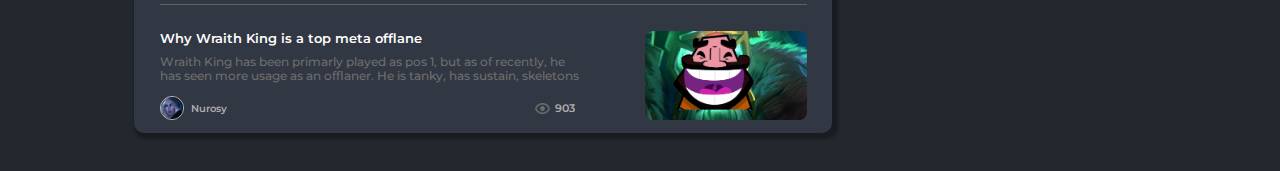
==== commit 05176093: "Mobile view, fixes" ====
--- a/website/index.html
+++ b/website/index.html
@@ -1,9 +1,10 @@
 
 <!DOCTYPE html>
-<html>
+<html lang="en">
 <head>
     <title>Dota2 Wiki</title>
     <link rel="stylesheet" href="style.css" type="text/css">
+    <meta charset="UTF-8">
     <meta name="viewport" content="width=device-width,initial-scale=1.0">
 </head>
 <body class = "home-body">
@@ -11,78 +12,79 @@
     <!-- Top Nav bar -->
 
     <header>
-        <a href = "./index.html" class = logo><img src="assets/icons/dota2_logo.png", class = logo></a>
+        <a href = "./index.html" class = logo><img src="assets/icons/dota2_logo.png" class = logo alt = "Dota2 logo"></a>
         <input type="checkbox" id = "nav-toggle" class = "nav-toggle">
         <nav>
             <ul>
-                <li><img src="assets/icons/user_icon.png" class = imga><a href = "./heroes.html">Heroes</a></li>
-                <li><img src="assets/icons/info_icon.png" class = imga><a href = "#">Armory</a></li>
-                <li><img src="assets/icons/paper_icon.png" class = imga><a href = "./guides.html">Guides</a></li>
-                <li><img src="assets/icons/home_icon.png" class = imga><a href = "#">Community</a></li>
+                <li><img src="assets/icons/user_icon.png" class = imga alt = "user icon"><a href = "./heroes.html">Heroes</a></li>
+                <li><img src="assets/icons/info_icon.png" class = imga alt = "info icon"><a href = "#">Armory</a></li>
+                <li><img src="assets/icons/paper_icon.png" class = imga alt = "paper icon"><a href = "#">Guides</a></li>
+                <li><img src="assets/icons/home_icon.png" class = imga alt = "home icon"><a href = "#">Community</a></li>
             </ul>
         </nav>
         <!-- replaces the checkbox with an label and a image-->
         <label for="nav-toggle" class = "nav-toggle-label">
-            <img src="assets/icons/hamburger_icon.png">
+            <img src="assets/icons/hamburger_icon.png" alt = "hamburger icon">
         </label>
     </header>
 
     <main>
         <!-- Dashboard area. Contains introductory text and a unobstructed area to view the background image-->
         <section class = "dashboard">
-            <label class = "title">Welcome To The <span style="color: #BB242A;">Dota2</span> Wiki!</label>
-            <label class = "subtitle">The official wiki for Dota2, a multiplayer online battle arena<br/>game by Valve</label>
+            <h1 class = "title">Welcome To The <mark>Dota2</mark> Wiki!</h1>
+            <h2 class = "subtitle">The official wiki for Dota2, a multiplayer online battle arena<br>game by Valve</h2>
         </section>
 
         <!-- Recent patches section, takes up the width-->
         <section class = "home-content">
-            <label class = "home-heading">Recent Patches</label>
+            <h3 class = "home-heading">Recent Patches</h3>
             <div class = "red-line"></div>
             <!-- Section for the recent patches post -->
             <!--Content area is a flex box with wrapping to put posts in-->
             <div class = "content-area">
                 <!-- Each recently updated post will contain a title on a faded thumbnail -->
-                <div class = "home-post" style="background-image: linear-gradient(rgba(0, 0, 0, 0.3), rgba(0, 0, 0, 0.3)), url(./assets/thumbnails/update_1310.png);">
-                    <label>Dota 2 Update - 10/12/2023</label>
-                </div>
-                <div class = "home-post" style="background-image: linear-gradient(rgba(0, 0, 0, 0.3), rgba(0, 0, 0, 0.3)), url(./assets/thumbnails/7_34d.png);">
-                    <label>7.34d Gameplay Patch</label>
-                </div>
-                <div class = "home-post" style="background-image: linear-gradient(rgba(0, 0, 0, 0.3), rgba(0, 0, 0, 0.3)), url(./assets/thumbnails/7_34c.png);">
-                    <label>7.34c Gameplay Patch</label>
-                </div>
-                <div class = "home-post" style="background-image: linear-gradient(rgba(0, 0, 0, 0.3), rgba(0, 0, 0, 0.3)), url(./assets/thumbnails/update_0109.png);">
-                    <label>Dota 2 Update - 9/1/2023</label>
-                </div>
+                <figure class = "home-post" style="background-image: linear-gradient(rgba(0, 0, 0, 0.3), rgba(0, 0, 0, 0.3)), url(./assets/thumbnails/update_1310.png);">
+                    <figcaption class = "home-post-text">Dota 2 Update - 10/12/2023</figcaption>
+                </figure>
+                <figure class = "home-post" style="background-image: linear-gradient(rgba(0, 0, 0, 0.3), rgba(0, 0, 0, 0.3)), url(./assets/thumbnails/7_34d.png);">
+                    <figcaption class = "home-post-text">7.34d Gameplay Patch</figcaption>
+                </figure>
+                <figure class = "home-post" style="background-image: linear-gradient(rgba(0, 0, 0, 0.3), rgba(0, 0, 0, 0.3)), url(./assets/thumbnails/7_34c.png);">
+                    <figcaption class = "home-post-text">7.34c Gameplay Patch</figcaption>
+                </figure>
+                <figure class = "home-post" style="background-image: linear-gradient(rgba(0, 0, 0, 0.3), rgba(0, 0, 0, 0.3)), url(./assets/thumbnails/update_0109.png);">
+                    <figcaption class = "home-post-text">Dota 2 Update - 9/1/2023</figcaption>
+                </figure>
             </div>
         </section>
 
         <!--Content area under the recent patches section. Now has the sticky side bar for top contributors-->
         <!--Uses a column flexbox (other-content-main) within a regular flexbox (other-content-area)-->
-        <section class = "other-content-area">
+        <div class = "other-content-area">
             <!--Contains content on the left side-->
             <div class = "other-content-main" >
-                <div class = "other-content" >
-                    <!-- Section for upcoming content posts. Similar to recent patches -->
-                    <label class = "home-heading">Upcoming Content</label>
+                <!-- Section for upcoming content posts. Similar to recent patches -->
+                <section class = "other-content" >
+                    <h3 class = "home-heading">Upcoming Content</h3>
                     <div class = "red-line"></div>
-                    <div class = "content-area">
+                    <figure class = "content-area">
                         <!--Use home-post-small class to override width property from home-post, allow for 2 posts to fit per row-->
-                        <a href = "https://www.youtube.com/watch?v=n2xN0y8Z1Mo"  class = "home-post home-post-small" style="background-image: linear-gradient(rgba(0, 0, 0, 0.46), rgba(0, 0, 0, 0.46)), url(./assets/thumbnails/ringmaster.jpg);">
-                            <label>New Hero - The Ringmaster</label>
-                        </a>
-                    </div>
-                </div>
+                        <figure  class = "home-post home-post-small" style="background-image: linear-gradient(rgba(0, 0, 0, 0.46), rgba(0, 0, 0, 0.46)), url(./assets/thumbnails/ringmaster.jpg);">
+                            <a href = "https://www.youtube.com/watch?v=n2xN0y8Z1Mo"></a>
+                            <figcaption class = "home-post-text">New Hero - The Ringmaster</figcaption>
+                        </figure>
+                    </figure>
+                </section>
                 <!-- Section for recently updated-->
-                <div class = "other-content">
-                    <label class = "home-heading">Recently Updated</label>
+                <section class = "other-content">
+                    <h3 class = "home-heading">Recently Updated</h3>
                     <div class = "red-line"></div>
                     <div class = "content-area">
                         <!-- Each post is a column flex box + img within a horizontal flex box. -->
                         <div class = "recently-updated-background">
                             <!-- Column flex box. Contains all the text-->
                             <div class = "left-text">
-                                <label class = "recently-updated-title">Hand of Midas</label>
+                                <h4 class = "recently-updated-title">Hand of Midas</h4>
                                 <!--A gray line that serves as a divider between title and details-->
                                 <div class = "recently-updated-line"></div>
                                 <label class = "recently-updated-details">40 edits</label>
@@ -90,163 +92,164 @@
                             </div>
                             <!-- Left side of the horizontal flex box, contains image-->
                             <div class = "right-img">
-                                <img src="./assets/items/Hand_of_midas.png">
+                                <img src="./assets/items/Hand_of_midas.png" alt = "hand of midas">
                             </div> 
                         </div>
 
                         <div class = "recently-updated-background">
                             <div class = "left-text">
-                                <label class = "recently-updated-title">Divine Rapier</label>
+                                <h4 class = "recently-updated-title">Divine Rapier</h4>
                                 <div class = "recently-updated-line"></div>
                                 <label class = "recently-updated-details">60 edits</label>
                                 <label class = "recently-updated-details">Changes: Damage</label>
                             </div>
                             <div class = "right-img">
-                                <img src="./assets/items/divine_rapier.png">
+                                <img src="./assets/items/divine_rapier.png" alt = "divine rapier">
                             </div> 
                         </div>
 
                         
                     </div>
-                </div>
+                </section>
                 <!-- Section for trending guides-->
-                <div class = "other-content">
-                    <label class = "home-heading">Trending Guides</label>
+                <section class = "other-content">
+                    <h3 class = "home-heading">Trending Guides</h3>
                     <div class = "red-line" style = "margin-bottom:2vw;"></div>
                     <!-- Use a column flex box to list guides vertically-->
                     <div class = "guides-column">
                         <!-- Each guide is a column flex box + img within a horizontal flex box (guide-row). -->
                         <div class = "guide-row">
                             <!-- The column flex box on the left. Contains title, description and details-->
-                            <div class = "flex-column", style="width: 65%;">
-                                <label class = "guide-title">A chaotic guide to 7.34d Chaos Knight</label>
-                                <label class = "guide-description">Hi everyone, this is a comprehensive guide for Chaos Knight, probably the best carry right now. His high burst damage and sustain lets him easily dominate lane and early fights</label>
-                                <!--Details of the post (author, number of views)-->
-                                <div class="flex-row">
+                            <article class = "flex-column" style="width: 65%;">
+                                <h4 class = "guide-title">A chaotic guide to 7.34d Chaos Knight</h4>
+                                <p class = "guide-description">Hi everyone, this is a comprehensive guide for Chaos Knight, probably the best carry right now. His high burst damage and sustain lets him easily dominate lane and early fights</p>
+                                <!--other details of the post - author, number of views in one row-->
+                                <footer class="flex-row">
                                     <!--guide-img-text uses a flexbox to add an img next to text-->
                                     <div class = "guide-img-text">
                                         <!-- guide-profile is used to add a size property of profile-img -->
                                         <div class = " guide-profile profile-img">
-                                            <img src="./assets/potraits/exihs_avatar.png">
+                                            <img src="./assets/potraits/exihs_avatar.png" alt = "exihs avatar">
                                         </div>
                                         <label class = "guide-username">exihs</label>
                                     </div>
 
                                     <div class = "guide-img-text">
-                                        <img class = "guide-views-img" src="./assets/icons/views_icon.png">
+                                        <img class = "guide-views-img" src="./assets/icons/views_icon.png" alt = "views">
                                         <label class = "guide-username guide-views">1,106</label>
                                     </div>
-                                </div>
-                            </div>
+                                </footer>
+                            </article>
                             <!--Thumbnail for the post. I used in-line styles for the different aspect ratios-->
-                            <img src="assets/thumbnails/chaos_knight.png", style="width: 25%;height: 80%;"> 
+                            <img src="assets/thumbnails/chaos_knight.png" style="width: 25%;height: 80%;" alt = "chaos knight guide thumbnail"> 
                         </div> 
 
                         <!--A gray line that serves as a divider between posts-->
                         <div class = "guide-line"></div> 
 
                         <div class = "guide-row">
-                            <div class = "flex-column", style="width: 65%;">
-                                <label class = "guide-title">An in-depth guide on midas: When to buy it, how to use it, how to</label>
-                                <label class = "guide-description">The hand of midas is a trickey item for new players. While it can provide high gold value, buying it can also be a throw. This guide is to provide</label>
-                                <div class="flex-row">
+                            <article class = "flex-column" style="width: 65%;">
+                                <h4 class = "guide-title">An in-depth guide on midas: When to buy it, how to use it, how to</h4>
+                                <p class = "guide-description">The hand of midas is a trickey item for new players. While it can provide high gold value, buying it can also be a throw. This guide is to provide</p>
+                                <footer class="flex-row">
                                     <div style = "display: flex; align-items: center;">
                                         <div class = " guide-profile profile-img">
-                                            <img src="./assets/potraits/nurosy_avatar.png">
+                                            <img src="./assets/potraits/nurosy_avatar.png" alt = "nurosy avatar">
                                         </div>
                                         <label class = "guide-username">Nurosy</label>
                                     </div>
 
                                     <div style = "display: flex; align-items: center;">
-                                        <img class = "guide-views-img" src="./assets/icons/views_icon.png">
+                                        <img class = "guide-views-img" src="./assets/icons/views_icon.png" alt = "views">
                                         <label class = "guide-username guide-views">980</label>
                                     </div>
-                                </div>
-                            </div>
-
-                            <img src="assets/thumbnails/midas_guide.png", style="width: 25%;height: 80%;">
+                                </footer>
+                            </article>
+
+                            <img src="assets/thumbnails/midas_guide.png" style="width: 25%;height: 80%;" alt = "midas guide thumbnail">
                         </div>   
 
                         <div class = "guide-line"></div> 
 
                         <div class = "guide-row">
-                            <div class = "flex-column", style="width: 65%;">
-                                <label class = "guide-title">Why Wraith King is a top meta offlane</label>
-                                <label class = "guide-description">Wraith King has been primarly played as pos 1, but as of recently, he has seen more usage as an offlaner. He is tanky, has sustain, skeletons to farm and harass, a second life and a stun</label>
-                                <div class="flex-row">
+                            <div class = "flex-column" style="width: 65%;">
+                                <h4 class = "guide-title">Why Wraith King is a top meta offlane</h4>
+                                <p class = "guide-description">Wraith King has been primarly played as pos 1, but as of recently, he has seen more usage as an offlaner. He is tanky, has sustain, skeletons to farm and harass, a second life and a stun</p>
+                                <footer class="flex-row">
                                     <div style = "display: flex; align-items: center;">
                                         <div class = " guide-profile profile-img">
-                                            <img src="./assets/potraits/nurosy_avatar.png">
+                                            <img src="./assets/potraits/nurosy_avatar.png" alt = "nurosy avatar">
                                         </div>
                                         <label class = "guide-username">Nurosy</label>
                                     </div>
 
                                     <div style = "display: flex; align-items: center;">
-                                        <img class = "guide-views-img" src="./assets/icons/views_icon.png">
+                                        <img class = "guide-views-img" src="./assets/icons/views_icon.png" alt = "views">
                                         <label class = "guide-username guide-views">903</label>
                                     </div>
-                                </div>
+                                </footer>
                             </div>
 
-                            <img src="assets/thumbnails/wraith_king_guide.png", style="width: 25%;height: 80%;">
+                            <img src="assets/thumbnails/wraith_king_guide.png" style="width: 25%;height: 80%;" alt = "wraith king guide thumbnail">
                         </div>   
 
                         
                     </div>
-                </div>
+                </section>
             </div>
             <!-- Side bar, top contributors section-->
-            <div class = "other-content-side" >
+            <aside class = "other-content-side" >
+                <!-- used div instead of heading so that it's width fully matches the parent's width-->
                 <div class = "contributor-title">Top Contributors</div>
                 <div class = "red-line"></div>
                 <div class = "flex-column contributor-list">
-                    <!-- Each contributor is made up of their profile img + flex column (contributor-info) within a horizontal flex box (contributor-container)-->>
+                    <!-- Each contributor is made up of their profile img + flex column (contributor-info) within a horizontal flex box (contributor-container)-->
                     <div class="contributor-container">
                         <!-- Profile picture in a circle-->
                         <!-- profile-img is the mask, top-contributor-img sets the size-->
                         <div class = "top-contributor-img profile-img">
-                            <img src="./assets/potraits/manhal_IQ_avatar.png">
-                        </div>
-                        <!-- Include username + number of edits-->
-                        <div class = "contributor-info">
-                            <label class = "contributor-name">manhal_IQ</label>
+                            <img src="./assets/potraits/manhal_IQ_avatar.png" alt = "manhal_IQ avatar">
+                        </div>
+                        <!-- Include username + number of edits side by side in a flex row-->
+                        <div class = "contributor-info">
+                            <h5 class = "contributor-name">manhal_IQ</h5>
                             <label class = "contributor-edits">3405 edits</label>
                         </div>
                     </div>
 
                     <div class="contributor-container">
                         <div class = "top-contributor-img profile-img">
-                            <img src="./assets/potraits/exihs_avatar.png">
-                        </div>
-                        <div class = "contributor-info">
-                            <label class = "contributor-name">exihs</label>
+                            <img src="./assets/potraits/exihs_avatar.png" alt = "exihs avatar">
+                        </div>
+                        <div class = "contributor-info">
+                            <h5 class = "contributor-name">exihs</h5>
                             <label class = "contributor-edits">3005 edits</label>
                         </div>
                     </div>
 
                     <div class="contributor-container">
                         <div class = "top-contributor-img profile-img">
-                            <img src="./assets/potraits/nurosy_avatar.png">
-                        </div>
-                        <div class = "contributor-info">
-                            <label class = "contributor-name">Nurosy</label>
+                            <img src="./assets/potraits/nurosy_avatar.png" alt = "nurosy avatar">
+                        </div>
+                        <div class = "contributor-info">
+                            <h5 class = "contributor-name">Nurosy</h5>
                             <label class = "contributor-edits">2986 edits</label>
                         </div>
                     </div>
 
                     <div class="contributor-container">
                         <div class = "top-contributor-img profile-img">
-                            <img src="./assets/potraits/space_seal_avatar.png">
-                        </div>
-                        <div class = "contributor-info">
-                            <label class = "contributor-name">space_seal</label>
+                            <img src="./assets/potraits/space_seal_avatar.png" alt = "space_seal avatar">
+                        </div>
+                        <div class = "contributor-info">
+                            <h5 class = "contributor-name">space_seal</h5>
                             <label class = "contributor-edits">2714 edits</label>
                         </div>
                     </div>
                 </div>  
                 
-            </div>
-        </section>
+            </aside>
+        </div>
 
 
     </main>
--- a/website/style.css
+++ b/website/style.css
@@ -2,12 +2,18 @@
 @import url('https://fonts.googleapis.com/css2?family=Montserrat:ital,wght@0,100;0,200;0,300;0,400;0,500;0,600;0,700;0,800;0,900;1,100;1,200;1,300;1,400;1,500;1,600;1,700;1,800;1,900&display=swap');
 @import url('https://fonts.googleapis.com/css2?family=Anuphan:wght@100;200;300;400;500;600;700&display=swap');
 
+/*Initalise variables */
 :root{
     --home-bg-r: 35; /* the background of the pages are in rgb. These 3 variables set the rgb values*/
     --home-bg-g: 39;
     --home-bg-b: 46;
     --post-bg: #323744; /* This is the background for the containers in home page*/
     --home-shadow: 3px 3px 3px 3px rgba(0,0,0,0.3); /* This is the drop shadow for the containters in home page*/
+    --home-margin-left: 10%; /* This is the left margin for the content area of the home page */
+    --home-content-width: 80%; /* This is the width for the content area of the home page */
+    --home-section-title-size: 1.2vw; /* This is the font size for headings of sections of the home page */
+    --heroes-margin-left: 12.5%; /* This is the left margin for elements and containers of the heroes page */
+    --heroes-content-area: 75% /* This is the width for the content area of the heroes page */
 }
 
 body{
@@ -17,6 +23,34 @@
 
 }
 
+/*Change text colour to red*/
+mark{
+    color: #e60f16;
+    background: none;
+}
+
+/* Remove default styling from sementics and other elements */
+h1{
+    all: unset;
+}
+h2{
+    all: unset;
+}
+h3{
+    all: unset;
+}
+h4{
+    all: unset;
+}
+h5{
+    all: unset;
+}
+figure{
+    all: unset;
+}
+p{
+    all:unset;
+}
 .home-body{
     background-image:  linear-gradient( rgba(var(--home-bg-r), var(--home-bg-g), var(--home-bg-b), 0.3) 30%, rgba(var(--home-bg-r), var(--home-bg-g), var(--home-bg-b), 1) 70%),   
     linear-gradient(90deg, rgba(var(--home-bg-r), var(--home-bg-g), var(--home-bg-b), 0.3) 80%, rgba(var(--home-bg-r), var(--home-bg-g), var(--home-bg-b), 1) 100%),
@@ -40,7 +74,7 @@
     left:0;
     background-color: #1C1D21F2;
     font-weight:600;
-    font-size: 3vw;
+    font-size: 2.5vw;
     height:10vw;
     text-align: center;
     color:white;
@@ -52,12 +86,15 @@
     justify-content: center;
 }
 
+/* Use the header semantic with this class to avoid getting mixed up with the nav bar style*/
+.blank-header{
+    all:unset;
+}
+
 .logo{
     top:0;
     height: 100%;
 }
-
-
 
 nav{
     position: absolute;
@@ -91,7 +128,7 @@
 }
   
 nav a{
-    text-decoration: none;
+    text-decoration: none; /*disable anchor text styling */
     color: white;
     opacity: 0.8;
 }
@@ -144,6 +181,7 @@
         height: 3.9vw;
         font-size: 1vw;
     }
+
     .nav-toggle-label{
         display: none; /* Hide the hamburger menu toggle*/
     }
@@ -177,10 +215,7 @@
 
     .imga{
         height: 1.2vw;
-    }
-
-
-    
+    }  
 }
 
 .dashboard{
@@ -195,8 +230,7 @@
 
 
 .title{
-    font-size: 40px;
-    font-size: 2.7vw;
+    font-size: 2.5vw;
     font-weight: 700;
     color: white;
     position: absolute;
@@ -206,7 +240,7 @@
 
 .subtitle{
     font-size: 18px;
-    font-size: 1.215vw;
+    font-size: 1.2vw;
     font-weight: 600;
     color: white;
     text-align:left;
@@ -224,7 +258,7 @@
 }
 
 .home-heading{
-    font-size: 1.3vw;
+    font-size: var(--home-section-title-size);
     color: #D0D0D0;
     font-weight: 600;
     margin-left: 2vw;
@@ -233,8 +267,8 @@
 
 .home-content{
     background-color: var(--post-bg);
-    margin-left: 10%;
-    width: 80%;
+    margin-left: var(--home-margin-left);
+    width: var(--home-content-width);
     padding-top: 1.5vw;
     padding-bottom: 1vw;
     border-radius: 10px;
@@ -290,7 +324,7 @@
     padding-top: 21.75%;
 }
 
-.home-post label{
+.home-post-text{
     position: absolute; 
     bottom:45% ; /* Attempt to vertically centre the text. A flex box would be better */
     font-size: 1.05vw;
@@ -302,8 +336,8 @@
 }
 
 .other-content-area{
-    margin-left: 10%;
-    width: 80%;
+    margin-left: var(--home-margin-left);
+    width: var(--home-content-width);
     padding-top: 1.5vw;
     padding-bottom: 1vw;
     display: flex;
@@ -415,7 +449,7 @@
 
 }
 .contributor-title{
-    font-size: 1.2vw;
+    font-size: var(--home-section-title-size);
     color: #D0D0D0;
     font-weight: 600;
     margin-left: 2vw;
@@ -556,7 +590,96 @@
     background: #626262;
 }
 /*mobile layout for home screen */
+/* Increased font sizes*/
 @media screen and (max-width: 700px){
+
+    :root{
+        /*content takes up more area of screen*/
+        --home-margin-left: 2%;
+        --home-content-width: 96%;
+        --home-section-title-size: 2.8vw;
+    }
+    .title{
+        font-size: 4vw;
+    }
+
+    .subtitle{
+        font-size: 2.4vw;
+        top:60% /*lower subtitle text*/
+    }
+    
+    .other-content-area{
+        flex-direction: column; /* Changed to column layout, top contributors section is now at the bottom instead of side */
+    }
+
+
+    .red-line{
+        height: 0.28vw;
+        margin-top: 2vw;
+        margin-bottom: 2vw;
+    }
+
+    .home-post{
+        width: 48%; /*Fit only 2 recent patches post*/
+        padding-top: 21.7%; /*changed padding-top accordingly to match image's aspect ratio*/
+    }
+
+    .home-post-text{
+        font-size: 2.4vw;
+    }
+
+    .other-content-main{
+        width: 100%; /*fill all available horizontal space */
+    }  
+
+    .other-content-side{
+        width: 100%; /*make top contributors fill all available horizontal space */
+    }
+
+    .recently-updated-title{
+        font-size: 2.4vw;
+        margin-bottom: 2vw;
+    }
+
+    .recently-updated-line{
+        display: none; /*hide the grey line */
+    }
+
+    .recently-updated-details{
+        font-size: 1.7vw;
+    }
+
+    .guide-title{
+        font-size: 2.6vw;
+    }
+
+    .guide-description{
+        font-size: 2.1vw;
+        margin-bottom: 2vw;
+    }
+
+    .guide-username{
+        font-size: 2.2vw;
+    }
+
+    .guide-profile{
+        width: 2.1vw;
+        height: 2.1vw;
+    }
+
+    .top-contributor-img{
+        /* Increased profile picture size for contributors*/
+        width: 6vw;
+        height: 6vw;
+    }
+
+    .contributor-name{
+        font-size: 2.1vw;
+    }
+
+    .contributor-edits{
+        font-size: 1.8vw;
+    }
 }
 
 .other-dashboard{
@@ -573,6 +696,7 @@
     mask-image: linear-gradient(rgba(0,0,0,0.3) 0%,rgba(0,0,0,0) 100%);
     -webkit-mask-image: linear-gradient(rgba(0,0,0,0.3) 0%,rgba(0,0,0,0) 100%);
 }
+
 .side-small-title{
     font-size: 40px;
     font-size: 1.8vw;
@@ -581,7 +705,7 @@
     text-align:center;
     position: absolute; /* Position absolute to other-background-img */
     top:25%;
-    left:12.5%;
+    left:var(--heroes-margin-left);
 }
 
 .side-small-subtitle{
@@ -592,7 +716,7 @@
     text-align:left;
     position: absolute; /* Position absolute to other-background-img */
     top: 55%;
-    left:12.5%;
+    left:var(--heroes-margin-left);
     width: 55%;
 }
 
@@ -602,26 +726,26 @@
     color: white;
     font-weight: 600;
     margin-left: 10%;
-    margin-left: 12.5%;
+    margin-left: var(--heroes-margin-left);
     padding-bottom:1vw; /* Accounts for the  */
     border-bottom: 0.1953vw solid red; /* Add an underline/divider*/
     margin-bottom: 1vw;
 }
 
 .filter-area{
-    width: 75%;
+    width: var(--heroes-content-area);
     margin-top: 3vw; 
-    margin-left: 12.5%;
-    display: flex;
-    justify-content: space-between; 
+    margin-left: var(--heroes-margin-left);
+    display: flex;
+    justify-content: space-between; /* Since there are only 2 child objects, this forces them to opposite ends of the container*/
 }
 
 .role-filter-area{
-    width: 75%;
+    width: var(--heroes-content-area);
     margin-top: 3vw;
-    margin-left: 12.5%;
-    display: flex;
-    justify-content: space-between;
+    margin-left: var(--heroes-margin-left);
+    display: flex;
+    justify-content: space-between; /* Evenly space child elements horizontally*/
 }
 
 .attribute-button-area{
@@ -630,9 +754,7 @@
     justify-content: space-between;
 }
 .attribute-button{
-    width: auto;
-    height: auto;
-    background: none;
+    background: none; /* make background transparent */
     border-radius: 10px;
     border-width: 0.12vw;
     border-style: solid;
@@ -641,13 +763,11 @@
     padding-top: 0.4vw;
     padding-bottom: 0.4vw;
     display: flex;
-    align-items: center;
+    align-items: center; /* vertically center images inside it */
 }
 
 .role-button{
-    width: auto;
-    height: auto;
-    background: none;
+    background: none; /* make background transparent */
     border-radius: 10px;
     border-width: 0.12vw;
     border-style: solid;
@@ -655,11 +775,12 @@
     padding-right: 0.9vw;
     padding-top: 0.5vw;
     padding-bottom: 0.5vw;
-    display: flex;
-    align-items: center;
+    display: flex; 
+    align-items: center; /* vertically center text inside it */
     font-size: 1.1vw;
 }
 
+/* Add active and hover background change */
 .role-button.active{
     background: #FFFFFF26;
 }
@@ -668,22 +789,22 @@
     background: #FFFFFF26;
 }
 
+
 #search-bar{
     width: 40%;
-    height: 100%;
-    background: none;
+    background: none; /* Transparent background */
     background-image: url('assets/icons/search.png');
     background-position: 0.65vw center;
     border-radius: 7px;
-    background-size: auto 1.2vw;
-    background-repeat: no-repeat;
+    background-size: auto 1.2vw; /* Set background size (search icon). use auto so it will scale accordingly with the aspect ratio */
+    background-repeat: no-repeat; /*only one search icon */
     padding: 0.78vw 0 0.78vw 3%;
     border: 0.12vw solid #ddd;
     font-size: 1vw;
-    color: #838383;
-}
-
-
+    color: #838383; /*font color for placeholder text */
+}
+
+/* Add active and hover background change */
 .attribute-button:hover{
     background: #FFFFFF14;
 }
@@ -704,30 +825,33 @@
 
 .heroes-area{
     position: relative;
-    width: 75%;
+    width: var(--heroes-content-area);
     margin-top: 1vw;
-    margin-left: 12.5%;
+    margin-left: var(--heroes-margin-left);
     display: grid;
-    column-gap: 2%;
-    row-gap: 1vw;
-    grid-template-columns: repeat(6, auto);
+    column-gap: 2%; /* vertical spacing between heroes */
+    row-gap: 1vw; /* horizontal spacing between heroes */
+    grid-template-columns: repeat(6, 1fr); /* Allows for 6 heroes per row */
 
 }
 
 .heroes{
-    position: relative;
+    position: relative; /*For child label position */
     width: 100%;
     margin-bottom: 1vw;
-    background-size: cover; 
+    /* background image defined in inline css */
+    background-size: cover; /* Fill entire div with image */
     background-repeat: no-repeat;
-    background-position: center center; 
-    padding-top: 56.36%;
+    background-position: center center; /* center image */
+    padding-top: 56.36%; /*div's height scales with aspect ratio of image */
     transition: transform .3s;
     color: white;
     font-weight: 500;
     font-size: 0.85vw;
-    justify-content: center;
+    text-align: center;
     border-radius: 10px;
+    display: flex;
+    justify-content: center; /*Uses flex to align the child label to center*/
 }
 
 .heroes:hover {
@@ -735,55 +859,66 @@
     z-index: 99;
   }
 
+.heroes a{
+    position: absolute; /*Positon based on hero card */
+    /* Stretch to fill entire container */
+    width: 100%;
+    height: 100%;
+    /* set position */
+    top: 0;
+    right: 0;
+
+}
 .heroes label{
-    position: absolute;
-    bottom: 1%;
-}
-
+    position: absolute; /*Positon based on hero card */
+    bottom: 1%; /* Very tiny space from bottom, prevents the text from clipping into the bottom */
+}
+
+/* Mobile view for heroes page*/
+/* Increased font sizes */
 @media screen and (max-width: 700px){
+    :root{
+        --heroes-margin-left: 5%; /* Change the left margin for mobile layout */ 
+        --heroes-content-area: 90%; /* Increase content are for mobile */
+    }
     .side-small-title{
         font-size: 4vw;
-        left:5%;
         top:30%
     }
 
     .side-small-subtitle{
         font-size: 2.4vw;
         width: 80%;
-        left:5%;
         top:45%;
     }
 
     .other-heading{
         font-size: 3vw;
-        margin-left: 5%;
     }
 
     .filter-area{
-        flex-direction: column;
-        margin-left: 5%;
-        margin-top: calc(6vw - 0.0651vw);
+        flex-direction: column; /* change from row to column, attribute filter and search box are no longer side by side but top-down */
+        margin-top: calc(6vw - 0.0651vw); /* Accounts for the height taken up by the underline of the "heroes" title */
         margin-bottom: 2vw;
     }
 
     .role-filter-area{
-        width: 90%;
-        margin-left: 5%;
+        /* Make it a scrollable area instead of trying to fit all the buttons on screen */
         display: flex;
-        justify-content: unset;
+        justify-content: unset; /* Set it back to default, spacing is done through margins */
         flex-wrap: nowrap;
-        overflow-x: auto;
+        overflow-x: scroll;
         white-space: nowrap;
     }
 
     .attribute-button-area{
         margin-bottom: 2vw;
-        width: 90%;
+        width: 90%; /* expand area, no longer sharing horizontal with search bar */
     }
 
     .role-button{
         font-size: 2.7vw;
-        margin-right: 4vw;
+        margin-right: 4vw; /* set margins, no longer rely on justify content */
         margin-top: 1.5vw;
         padding-left: 1.8vw;
         padding-right: 1.8vw;   
@@ -801,17 +936,16 @@
     }
 
     #search-bar{
-        width: 90%;
+        width: 90%; /* expand area, no longer sharing horizontal with attribute buttons */
         font-size: 3vw;
         padding: 1.6vw 0 1.6vw 7vw;
-        background-size: auto 3vw;
-        background-position: 2vw center;
+        background-size: auto 3vw; /* auto used to scale with icon's aspect ratio */
+        background-position: 2vw center; /* Change position of search icon */
         margin-top: 4vw;
     }
 
     .heroes-area{
         grid-template-columns: repeat(4, auto);
-        width: 90%;
         margin-left: 5%;
         margin-top: 3vw;
     }
@@ -821,6 +955,7 @@
     }
 }
 
+/* sets the margin and width for the content */
 .hero-main{
     margin-top: 4vw;
     margin-left: 15%;
@@ -848,7 +983,6 @@
 }
 
 .inner-area-bottom{
-    width: calc(100%-0.12vw);
     border-top: 0.12vw solid #D9D9D9;
     border-bottom-left-radius: 10px;
     border-bottom-right-radius: 10px;
@@ -941,7 +1075,6 @@
 }
 
 .inner-area-top{
-    width: calc(100%-0.12vw);
     border-bottom: 0.12vw solid #D9D9D9;
     border-top-left-radius: 10px;
     border-top-right-radius: 10px;
@@ -1030,10 +1163,9 @@
     margin-bottom: 0.6vw;
 }
 
-.img-text label{
+.img-text figcaption{
     font-size: 0.9vw;
     color: white;
-    text-wrap: nowrap;
     font-weight: 600;
 }
 
@@ -1064,7 +1196,7 @@
     
 }
 
-.skill-name label{
+.skill-name figcaption{
     color: white;
     font-weight: 600;
     height: fit-content;
@@ -1153,10 +1285,14 @@
         margin-top: 1vw;
         margin-left: unset;
         margin-bottom: 2vw;
+        width: 100% !important; /* override in-line styles */
+        justify-content: left; /*revert back to default justify, content will use margin for spacing instead */
+
     }
 
     .roles-container{
         padding: 1vw 1.3vw 1vw 1.3vw;
+        margin-right: 3vw; /*add a margin since its not longer spaced via justify content */
     }
 
     .roles-container label{
@@ -1191,8 +1327,8 @@
         margin-top: 1.2vw;
     }
 
-    .img-text label{
-        font-size: 0.2vw;
+    .img-text figcaption{
+        font-size: 1.84vw;
     }
     .img-text img{
         height: 1.7vw;
@@ -1233,7 +1369,7 @@
     }
 
     .base-stats-spacing{
-        margin-left: none;
+        margin-left: 0;
     }
 
     .skill-name img{
@@ -1243,7 +1379,7 @@
         
     }
     
-    .skill-name label{
+    .skill-name figcaption{
         color: white;
         font-weight: 600;
         height: fit-content;
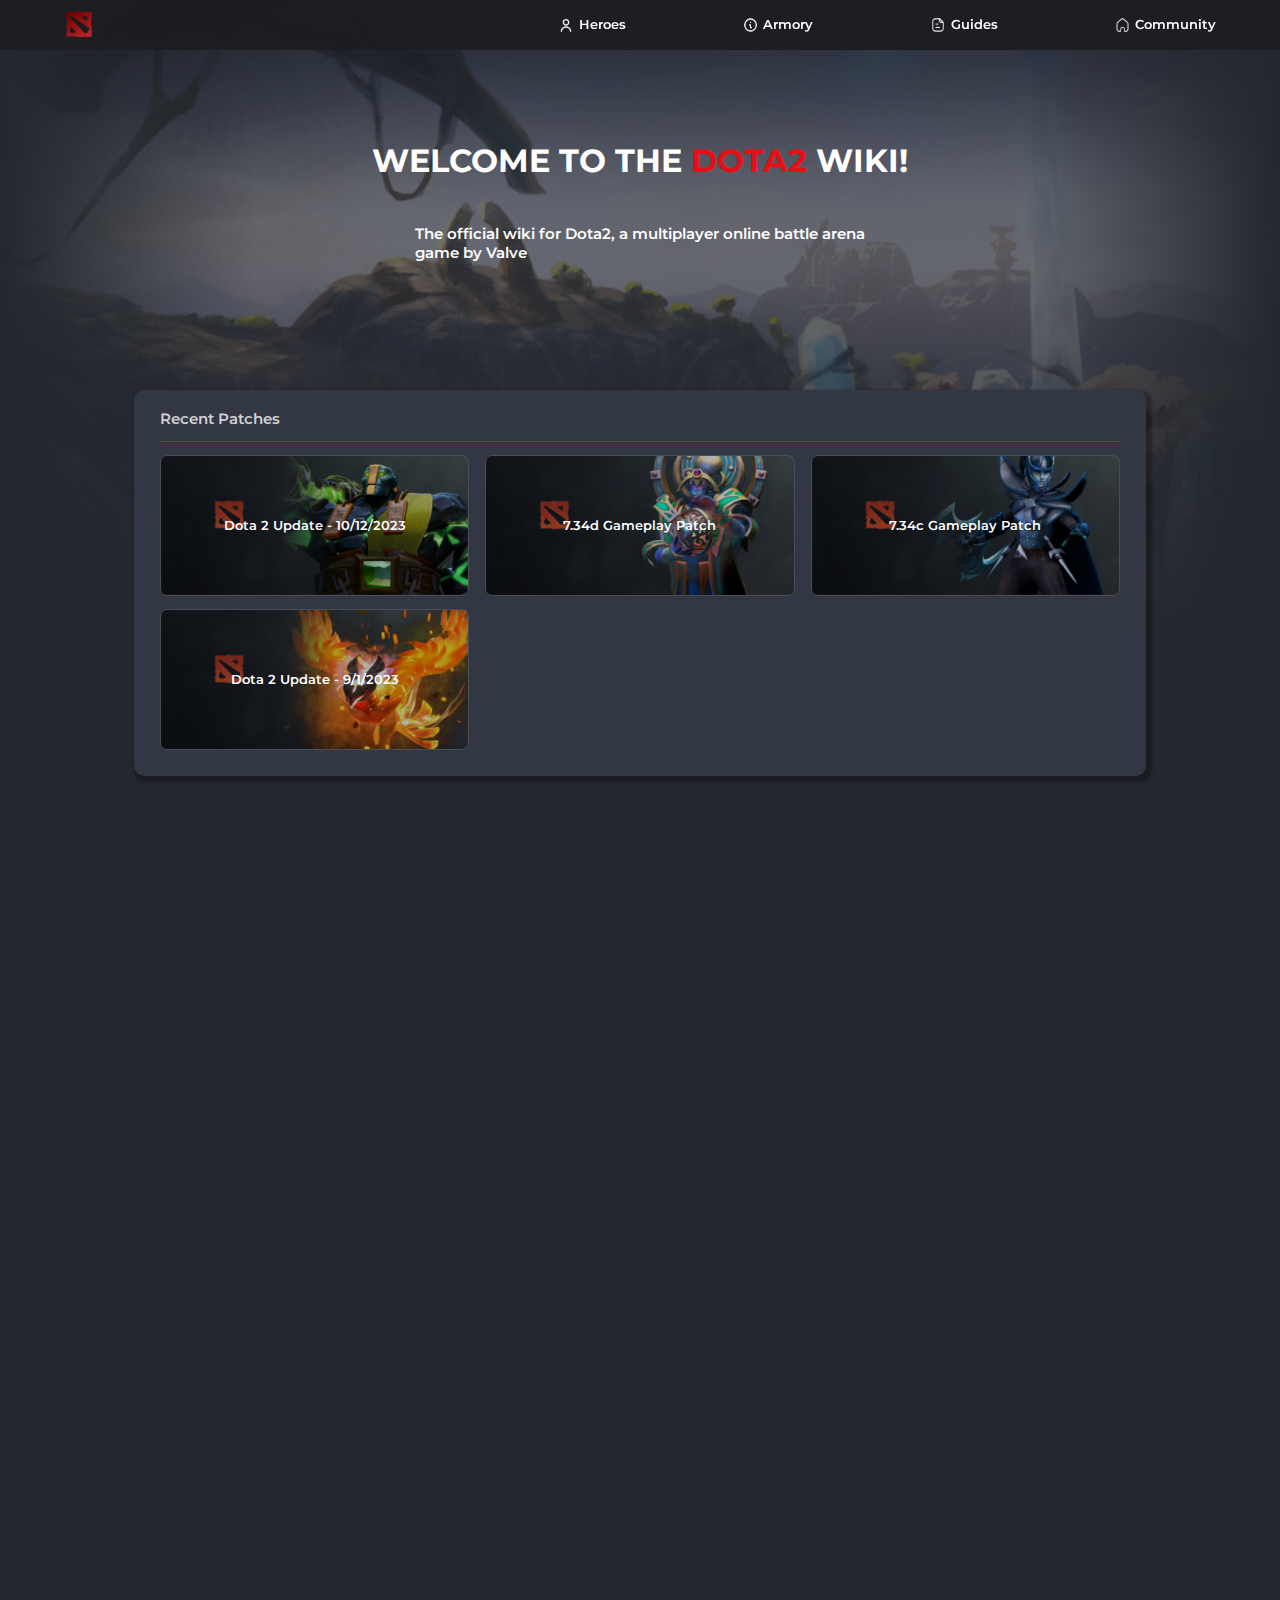
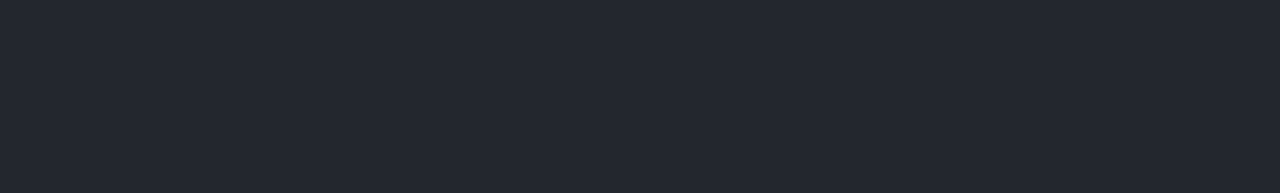
==== commit 6bad70c8: "Updated wireframe + scroll transition" ====
--- a/website/index.html
+++ b/website/index.html
@@ -6,6 +6,7 @@
     <link rel="stylesheet" href="style.css" type="text/css">
     <meta charset="UTF-8">
     <meta name="viewport" content="width=device-width,initial-scale=1.0">
+    <script src="./javascript/scroll-transition.js"></script>
 </head>
 <body class = "home-body">
 
@@ -64,7 +65,8 @@
             <!--Contains content on the left side-->
             <div class = "other-content-main" >
                 <!-- Section for upcoming content posts. Similar to recent patches -->
-                <section class = "other-content" >
+                 <!-- the reveal class indicates that the container will have the scroll transition-->
+                <section class = "other-content reveal" >
                     <h3 class = "home-heading">Upcoming Content</h3>
                     <div class = "red-line"></div>
                     <figure class = "content-area">
@@ -76,7 +78,7 @@
                     </figure>
                 </section>
                 <!-- Section for recently updated-->
-                <section class = "other-content">
+                <section class = "other-content reveal">
                     <h3 class = "home-heading">Recently Updated</h3>
                     <div class = "red-line"></div>
                     <div class = "content-area">
@@ -112,7 +114,7 @@
                     </div>
                 </section>
                 <!-- Section for trending guides-->
-                <section class = "other-content">
+                <section class = "other-content reveal">
                     <h3 class = "home-heading">Trending Guides</h3>
                     <div class = "red-line" style = "margin-bottom:2vw;"></div>
                     <!-- Use a column flex box to list guides vertically-->
@@ -198,7 +200,7 @@
                 </section>
             </div>
             <!-- Side bar, top contributors section-->
-            <aside class = "other-content-side" >
+            <aside class = "other-content-side reveal" >
                 <!-- used div instead of heading so that it's width fully matches the parent's width-->
                 <div class = "contributor-title">Top Contributors</div>
                 <div class = "red-line"></div>
--- a/website/style.css
+++ b/website/style.css
@@ -589,6 +589,22 @@
     height: 0.05vw;
     background: #626262;
 }
+
+/* scroll transitions */
+/* to be used with another class to apply transition on container */
+/* the transition is a fade-in + move up when the container is scrolled to*/
+.reveal{
+    transform: translateY(60px); /*move down */
+    opacity: 0; /* hide */
+    transition: 0.9s all ease;
+  }
+
+/* to be applied onto the reveal classes to execute the transitions*/
+.reveal.active{
+transform: translateY(0); /* set to intended position */
+opacity: 1;
+}
+
 /*mobile layout for home screen */
 /* Increased font sizes*/
 @media screen and (max-width: 700px){
@@ -680,6 +696,9 @@
     .contributor-edits{
         font-size: 1.8vw;
     }
+
+    /* enable scroll transitions only on mobile*/
+
 }
 
 .other-dashboard{
@@ -876,6 +895,7 @@
 
 /* Mobile view for heroes page*/
 /* Increased font sizes */
+/* Increased spacing (margin) between containers*/
 @media screen and (max-width: 700px){
     :root{
         --heroes-margin-left: 5%; /* Change the left margin for mobile layout */ 
@@ -945,8 +965,7 @@
     }
 
     .heroes-area{
-        grid-template-columns: repeat(4, auto);
-        margin-left: 5%;
+        grid-template-columns: repeat(4, auto); /* Decrease to 4 heroes per row*/
         margin-top: 3vw;
     }
 
@@ -969,11 +988,11 @@
 }
 
 .right-container{   
-    width: 28%;
+    width: 28%; /* Leave a 2% gap*/
     border: 0.12vw solid #D9D9D9;
     border-radius: 10px;
-    height: max-content;
-    margin-left: auto;
+    height: max-content; /* Make height match parent's */
+    margin-left: auto; /* Align to the right */
 }
 
 .right-container img{
@@ -983,8 +1002,9 @@
 }
 
 .inner-area-bottom{
-    border-top: 0.12vw solid #D9D9D9;
-    border-bottom-left-radius: 10px;
+    border-top: 0.12vw solid #D9D9D9; /*only the top border needs to be defined to complete the shape */
+    /* This causes only the bottom left and bottom-right borders to round to match its parent container*/
+    border-bottom-left-radius: 10px; 
     border-bottom-right-radius: 10px;
     background-color: var(--inner-area-bg);
     display: flex;
@@ -1014,10 +1034,10 @@
     width: 65%;
 }
 
+/* To be used with in line styling to set the text colour */
 .medium-24{
     margin-top: 1.3vw;
     margin-left: 1.4vw;
-    color: #838383;
     font-size: 0.87vw;
     font-style: normal;
     font-weight: 500;
@@ -1035,16 +1055,16 @@
 .roles-row{
     display: flex;
     justify-content: space-between;
-    width: 55%; 
+    width: 55%; /* 55 is the default, but it is expected to be overriden by inline css depending on how many roles there are */
     margin-left: auto;
     margin-top: -1vw;
     flex-wrap:wrap;
-    flex-direction: row-reverse;
+    flex-direction: row-reverse; /* wrap folding to the right*/
     
 }
 
 .roles-container{
-    background: none;
+    background: none; /* transparent background */
     border-radius: 16px;
     border-width: 0.12vw;
     border-style: solid;
@@ -1053,15 +1073,14 @@
     padding-top: 0.5vw;
     padding-bottom: 0.5vw;
     display: flex;
-    align-items: center;
+    align-items: center; /*vertically center all children*/
     margin-left: 1%;
     margin-top: 1vw;
     
 }
 
-
 .roles-container label{
-    text-align: center;
+    text-align: center; 
     font-weight: 400;
     font-size: 0.8vw;
 }
@@ -1069,17 +1088,17 @@
 .full-container{   
     width: 100%;
     border: 0.12vw solid #D9D9D9;
-    padding: 0;
+    padding: 0; /* override inherit padding value */
     border-radius: 10px;
     margin-left: auto;
 }
 
 .inner-area-top{
-    border-bottom: 0.12vw solid #D9D9D9;
+    border-bottom: 0.12vw solid #D9D9D9; /*only the bottom border needs to be defined to complete the shape */
+    /* This causes only the top-left and top-right borders to round to match its parent container*/
     border-top-left-radius: 10px;
     border-top-right-radius: 10px;
-    background-color: var(--inner-area-bg);;
-    display: flex;
+    background-color: var(--inner-area-bg);
     padding-top: 0.9vw;
     padding-bottom: 0.9vw;
 }
@@ -1108,15 +1127,18 @@
     margin-top: 0.8vw;
     margin-bottom: 0.8vw;
     display: flex;
-    justify-content: space-around;
+    justify-content: space-around; /* A convenient way to evenly space children elements without having to worry about left/right margins*/
+    
 }
 
 .attribute-column{
+    /* Center elements in a top-down organisation*/
     display: flex;
     justify-content: center;
     align-items: center;
     flex-direction: column;
 }
+
 .attribute-img{
     width: 2.1vw;
     margin-bottom: 0.5vw;
@@ -1131,17 +1153,19 @@
     margin-left: 1vw;
     margin-top: 1vw;
     display: flex;
-    width: 45%;
+    width: 45%; /* expand to slight less than half the container */
     justify-content: space-between;
 }
 
 .level-row button{
     font-size: 1.1vw;
     color: #9A9A9A;
-    background: none;
+    /* override default button properties */
+    background: none; 
     border: none;
 }
 
+/* add an underline for active and hover */
 .level-row button.active{
    border-bottom: 0.2vw solid #C8C8C8;
 }
@@ -1154,12 +1178,12 @@
     margin-top: 1.2vw;
     margin-bottom: 1.2vw;
     display: flex;
-    justify-content: space-around;
+    justify-content: space-around; /* Evenly space elements with 'dynamic' left and right margins*/
 }
 
 .img-text{
     display: flex;
-    align-items: center;
+    align-items: center; /* Container for images and text side by side, center them vertically*/
     margin-bottom: 0.6vw;
 }
 
@@ -1171,26 +1195,25 @@
 
 .img-text img{
     height: 0.9vw;
-    margin-right: 0.5vw;
-}
-
-
+    margin-right: 0.5vw; /* Add a space between the image and text*/
+}
+
+
+/* This is one row of the table with two columns */
 .skill-row{
-    display: flex;
-    width: 100%;
-    height: max-content;
+    display: flex; /* It uses a flex-row to place each column side by side */
+    width: 100%; /* Expand width to fill container */
 }
 
 .skill-name{
     display: flex;
-    height: auto;
-    width: 25%;
-    align-items: center;
-    border-right: 0.12vw solid #D9D9D9;
+    width: 25%; /*occupy 20% of available width space */
+    align-items: center; /* vertically center image and text children*/
+    border-right: 0.12vw solid #D9D9D9; /* right border as column divider*/
 }
 
 .skill-name img{
-    width: 20%;
+    width: 20%; 
     margin-right: 8%;
     margin-left: 15%;
     
@@ -1199,14 +1222,14 @@
 .skill-name figcaption{
     color: white;
     font-weight: 600;
-    height: fit-content;
+    height: fit-content; /* ensure the height will never exceed max-content */
     font-size: 1.13vw;
 }
 
 .skill-description{
     display: flex;
-    flex-direction: column;
-    width: 75%;
+    flex-direction: column; /* organise content in columns */
+    width: 75%; /* occupy remaining space */
     padding-top: 2vw;
     padding-bottom: 2vw;
 }
@@ -1228,6 +1251,7 @@
     margin-right: 1vw;
 }
 
+/* To be used with other classes to apply a top border*/
 .top-border{
     border-top: 0.12vw solid #D9D9D9
 }
@@ -1242,13 +1266,11 @@
     border-right: 0.12vw solid #D9D9D9;
     border-left: 0.12vw solid #D9D9D9;
     text-align: center;
-    height: fit-content;
     color: white;
     padding-top: 1vw;
     padding-bottom: 1vw;
     font-weight: 600;
     font-size: 1.13vw;
-    height: fit-content;
 }
 
 .talent-description{
@@ -1262,20 +1284,21 @@
 }
 
 
-
+/*mobile view for hero information page */
+/* increased text size and some margins */
 @media screen and (max-width: 700px){
 
     .stat-area{
-        flex-direction: column;
+        flex-direction: column; /* change from row to column layout. right-container will now be at the bottom instead of being at the side*/
         align-items: center;
     }
 
     .stat-column{
-        width: 100%;
+        width: 100%; /*expand text column to take up entire area */
     }
     
     #hero-heading{
-        flex-direction: column;
+        flex-direction: column; /* change to column layout so roles is below hero name */
     }
     .hero-title{
         font-size: 3.5vw;
@@ -1343,33 +1366,29 @@
     }
 
     .right-container{
-        width: 100%;
+        width: 100%; /* expand to take up entire width */
+        /* change to a flex and keep column organisation */
         display: flex;
-        flex-direction: column;
-        align-items: center;
-        
-        
+        flex-direction: column; 
+        align-items: center; /* align hero portrait to horizontal center */
     }
 
     .right-container img{
-        width: 60%;
+        width: 60%; /* can afford to take up more space */
     }
 
     .inner-area-bottom{
         width: 100%;
+        justify-content: space-around; /*use space-around for more dynamic margins and spacings */
     }
 
     .medium-24{
-        margin-left: 0;
+        margin-left: 0; /*remove margin to work with space-around justify content*/
         font-size: 2vw;
     }
 
-    .inner-area-bottom{
-        justify-content: space-around;
-    }
-
     .base-stats-spacing{
-        margin-left: 0;
+        margin-left: 0; /*remove margin to work with space-around justify content*/
     }
 
     .skill-name img{
@@ -1382,7 +1401,6 @@
     .skill-name figcaption{
         color: white;
         font-weight: 600;
-        height: fit-content;
         font-size: 2.3vw;
     }
 
@@ -1397,17 +1415,24 @@
     }
 
     .talent-description{
-        font-size: 2vw;
+        font-size: 1.9vw;
+        /* Add margins as talent-description can exceed one line*/
+        margin-left: 0.8vw;
+        margin-right: 0.8vw;
     }
 
     .talent-level{
         font-size: 2.4vw;
-        height: max-content;
+        /* In mobile view, it is possible that the talent-description is long enough to reach two rows. So, a flex box is used to ensure text is centered*/
+        display: flex;
+        align-items: center;
+        justify-content: center;
     }
 
     main{
-        top: 10vw;
-    }
+        top: 10vw; /* increase starting point for all content in the page to account for nav bar's mobile height*/
+    }
+    /* Change left-margin and width for all content in the page*/
     .hero-main{
         margin-left: 5%;
         width: 90%;
@@ -1416,4 +1441,4 @@
 
 
     
-}
+}